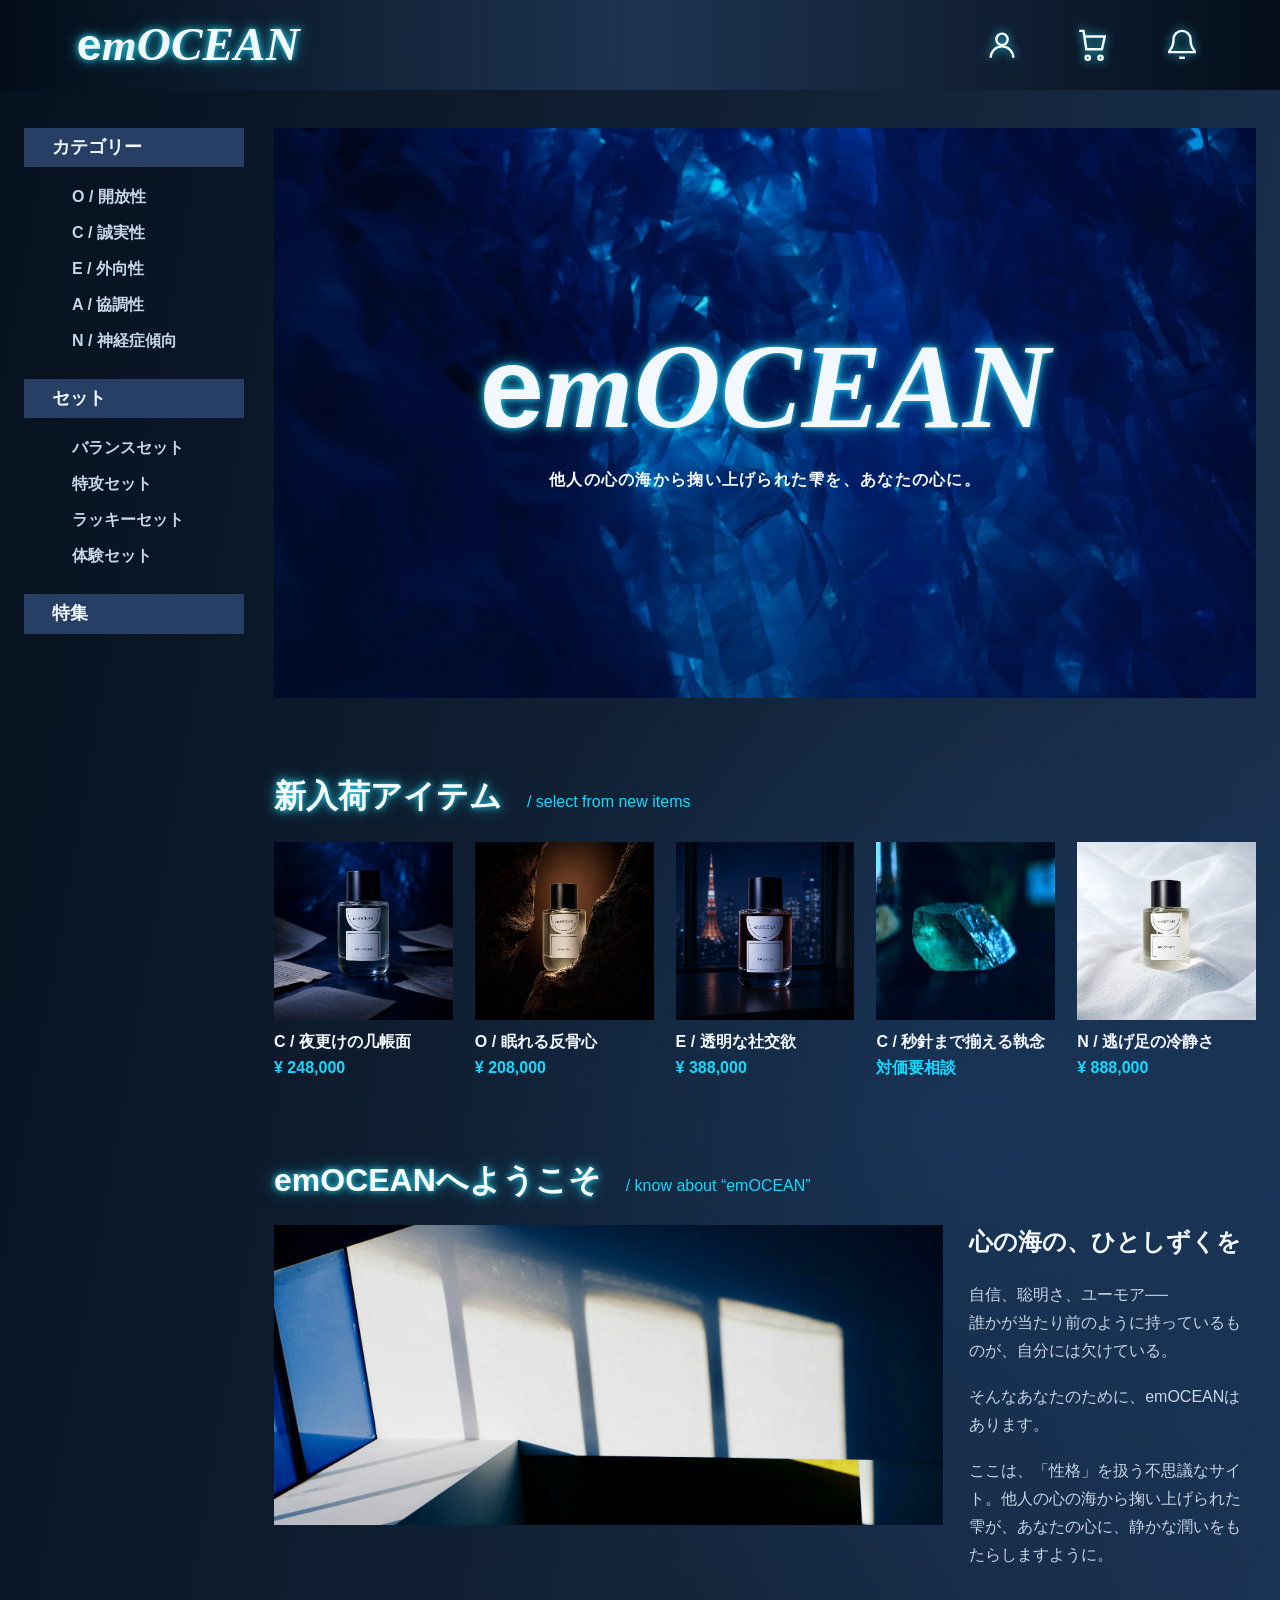
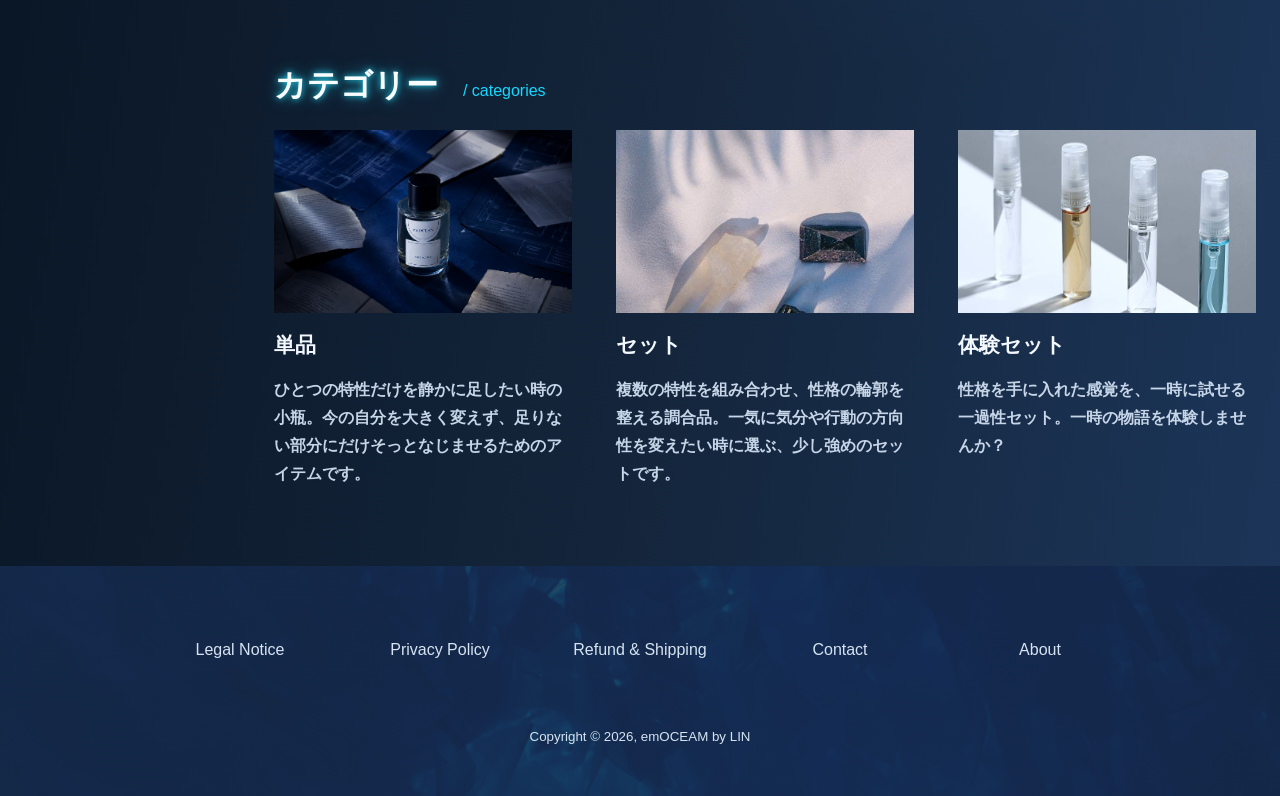
==== index.html @ 64d1af9d "update" ====
<!DOCTYPE html>
<html lang="ja">
<head>
  <meta charset="UTF-8">
  <meta name="viewport" content="width=device-width, initial-scale=1.0">
  <title>emOCEAN</title>
  <link rel="stylesheet" href="css/style.css">
</head>
<body>
  <header class="site-header">
    <a class="brand" href="index.html" aria-label="emOCEAN home">em<span>OCEAN</span></a>
    <nav class="header-actions" aria-label="ユーザーメニュー">
      <a href="#" aria-label="Account">
        <svg viewBox="0 0 24 24" aria-hidden="true"><circle cx="12" cy="8" r="4"></circle><path d="M4 21a8 8 0 0 1 16 0"></path></svg>
      </a>
      <a href="#" aria-label="Cart">
        <svg viewBox="0 0 24 24" aria-hidden="true"><path d="M6 6h15l-2 9H8L6 2H3"></path><circle cx="9" cy="21" r="1.5"></circle><circle cx="18" cy="21" r="1.5"></circle></svg>
      </a>
      <a href="#" aria-label="Notification">
        <svg viewBox="0 0 24 24" aria-hidden="true"><path d="M18 8a6 6 0 0 0-12 0c0 7-3 7-3 9h18c0-2-3-2-3-9"></path><path d="M10 21h4"></path></svg>
      </a>
    </nav>
  </header>

  <div class="main">
    <aside class="side-nav" aria-label="商品カテゴリー">
      <section>
        <h2>カテゴリー</h2>
        <a href="#">O / 開放性</a>
        <a href="#">C / 誠実性</a>
        <a href="#">E / 外向性</a>
        <a href="#">A / 協調性</a>
        <a href="#">N / 神経症傾向</a>
      </section>
      <section>
        <h2>セット</h2>
        <a href="#">バランスセット</a>
        <a href="#">特攻セット</a>
        <a href="#">ラッキーセット</a>
        <a href="#">体験セット</a>
      </section>
      <section>
        <h2>特集</h2>
      </section>
    </aside>

    <main class="content">
      <section class="hero">
        <div class="hero-copy">
          <p class="hero-logo">em<span>OCEAN</span></p>
          <p>他人の心の海から掬い上げられた雫を、あなたの心に。</p>
        </div>
      </section>

      <section class="section-block">
        <h1 class="section-title">新入荷アイテム <span>/ select from new items</span></h1>
        <div class="product-grid new-items">
          <a class="product-card" href="detail.html">
            <img src="images/asset-15-1254x1254-bb3f4d8fa5.jpeg" alt="夜更けの几帳面">
            <strong>C / 夜更けの几帳面</strong>
            <span>¥ 248,000</span>
          </a>
          <a class="product-card" href="#">
            <img src="images/asset-14-1254x1254-c8d339662d.jpeg" alt="眠れる反骨心">
            <strong>O / 眠れる反骨心</strong>
            <span>¥ 208,000</span>
          </a>
          <a class="product-card" href="#">
            <img src="images/asset-12-1254x1254-14873aba42.jpeg" alt="透明な社交欲">
            <strong>E / 透明な社交欲</strong>
            <span>¥ 388,000</span>
          </a>
          <a class="product-card" href="detail-consultation.html">
            <img src="images/asset-16-585x750-ca77db90d1.jpeg" alt="秒針まで揃える執念">
            <strong>C / 秒針まで揃える執念</strong>
            <span>対価要相談</span>
          </a>
          <a class="product-card" href="#">
            <img src="images/asset-10-1254x1254-411e2dceed.jpeg" alt="逃げ足の冷静さ">
            <strong>N / 逃げ足の冷静さ</strong>
            <span>¥ 888,000</span>
          </a>
        </div>
      </section>

      <section class="section-block">
        <h2 class="section-title">emOCEANへようこそ <span>/ know about “emOCEAN”</span></h2>
        <div class="about-panel">
          <img src="images/asset-09-3456x1944-8d9793eb02.jpeg" alt="青い光が差す抽象的な空間">
          <div>
            <h3>心の海の、ひとしずくを</h3>
            <p>自信、聡明さ、ユーモア──<br>誰かが当たり前のように持っているものが、自分には欠けている。</p>
            <p>そんなあなたのために、emOCEANはあります。</p>
            <p>ここは、「性格」を扱う不思議なサイト。他人の心の海から掬い上げられた雫が、あなたの心に、静かな潤いをもたらしますように。</p>
          </div>
        </div>
      </section>

      <section class="section-block">
        <h2 class="section-title">カテゴリー <span>/ categories</span></h2>
        <div class="category-grid">
          <article>
            <img src="images/asset-02-1672x941-776384852c.jpeg" alt="単品カテゴリー">
            <h3>単品</h3>
            <p>ひとつの特性だけを静かに足したい時の小瓶。今の自分を大きく変えず、足りない部分にだけそっとなじませるためのアイテムです。</p>
          </article>
          <article>
            <img src="images/asset-01-500x750-9016f40933.jpeg" alt="セットカテゴリー">
            <h3>セット</h3>
            <p>複数の特性を組み合わせ、性格の輪郭を整える調合品。一気に気分や行動の方向性を変えたい時に選ぶ、少し強めのセットです。</p>
          </article>
          <article>
            <img src="images/asset-05-750x750-025bcb5097.jpeg" alt="体験セットカテゴリー">
            <h3>体験セット</h3>
            <p>性格を手に入れた感覚を、一時に試せる一過性セット。一時の物語を体験しませんか？</p>
          </article>
        </div>
      </section>
    </main>
  </div>

  <footer class="site-footer">
    <nav aria-label="フッター">
      <a href="#">Legal Notice</a>
      <a href="#">Privacy Policy</a>
      <a href="#">Refund &amp; Shipping</a>
      <a href="#">Contact</a>
      <a href="#">About</a>
    </nav>
    <small>Copyright © 2026, emOCEAM by LIN</small>
  </footer>
</body>
</html>
---- css/style.css ----
:root {
  --bg: #061323;
  --panel: #0b1d33;
  --panel-soft: #1d3558;
  --text: #f3f8ff;
  --muted: #c6d5e7;
  --accent: #14d8ff;
  --line: rgba(238, 246, 255, 0.72);
  --glow: 0 0 6px rgba(40, 227, 255, 0.9), 0 0 16px rgba(40, 227, 255, 0.6);
  --max: 1290px;
}

* {
  box-sizing: border-box;
}

html {
  background: var(--bg);
}

body {
  margin: 0;
  color: var(--text);
  background:
    radial-gradient(circle at 74% 47%, rgba(29, 71, 121, 0.36), transparent 34rem),
    linear-gradient(100deg, #06111e 0%, #14253b 58%, #1c365a 100%);
  font-family: "Hiragino Kaku Gothic ProN", "Yu Gothic", "Meiryo", sans-serif;
  font-size: 16px;
  line-height: 1.75;
}

a {
  color: inherit;
  text-decoration: none;
}

img {
  display: block;
  width: 100%;
}

.site-header {
  height: 90px;
  display: flex;
  align-items: center;
  justify-content: space-between;
  padding: 0 clamp(24px, 6vw, 90px);
  background: linear-gradient(90deg, rgba(2, 13, 24, 0.96), rgba(31, 52, 83, 0.96), rgba(3, 13, 24, 0.96));
}

.brand,
.hero-logo {
  font-family: Georgia, "Times New Roman", serif;
  font-style: italic;
  font-weight: 700;
  letter-spacing: 0;
  text-shadow: var(--glow);
}

.brand {
  font-size: clamp(30px, 4vw, 45px);
  line-height: 1;
}

.brand::first-letter,
.hero-logo::first-letter {
  font-family: Arial, sans-serif;
  font-style: normal;
}

.brand span,
.hero-logo span {
  font-size: 1.05em;
}

.header-actions {
  display: flex;
  align-items: center;
  gap: clamp(22px, 4vw, 48px);
}

.header-actions a {
  display: grid;
  place-items: center;
  width: 42px;
  height: 42px;
}

.header-actions svg {
  width: 34px;
  height: 34px;
  fill: none;
  stroke: #f5fdff;
  stroke-width: 1.7;
  filter: drop-shadow(0 0 5px rgba(39, 224, 255, 0.95));
}

.main {
  display: grid;
  grid-template-columns: 220px minmax(0, 1fr);
  gap: 30px;
  max-width: var(--max);
  margin: 0 auto;
  padding: 38px 24px 78px;
}

.side-nav {
  color: #eef6ff;
}

.side-nav section + section {
  margin-top: 20px;
}

.side-nav h2 {
  margin: 0 0 12px;
  padding: 7px 28px;
  background: #273f64;
  font-size: 18px;
  line-height: 1.4;
}

.side-nav a {
  display: block;
  padding: 4px 0 4px 48px;
  color: var(--muted);
  font-weight: 700;
}

.content {
  min-width: 0;
}

.hero {
  min-height: 570px;
  display: grid;
  place-items: center;
  background: linear-gradient(rgba(3, 13, 30, 0.08), rgba(3, 13, 30, 0.18)), url("../images/asset-11-3936x2624-09a140c50d.jpeg") center / cover;
}

.hero-copy {
  text-align: center;
}

.hero-logo {
  margin: 0 0 26px;
  font-size: clamp(64px, 9vw, 118px);
  line-height: 0.9;
}

.hero-copy p:last-child {
  margin: 0;
  font-weight: 700;
  letter-spacing: 0.08em;
}

.section-block {
  margin-top: 78px;
}

.section-title {
  margin: 0 0 24px;
  color: #f7fdff;
  font-size: clamp(24px, 3vw, 32px);
  line-height: 1.3;
  text-shadow: var(--glow);
}

.section-title span {
  margin-left: 16px;
  color: var(--accent);
  font-size: 16px;
  font-weight: 500;
  text-shadow: none;
}

.product-grid {
  display: grid;
  gap: 22px;
}

.new-items {
  grid-template-columns: repeat(5, minmax(0, 1fr));
}

.related-grid {
  grid-template-columns: repeat(4, minmax(0, 1fr));
  max-width: 940px;
}

.single-related {
  grid-template-columns: minmax(180px, 220px);
}

.product-card {
  display: block;
  min-width: 0;
  font-weight: 700;
}

.product-card img {
  aspect-ratio: 1 / 1;
  object-fit: cover;
  margin-bottom: 10px;
}

.product-card strong {
  display: block;
  overflow-wrap: anywhere;
  line-height: 1.45;
}

.product-card span,
.price,
.consultation {
  color: var(--accent);
  font-weight: 800;
}

.about-panel {
  display: grid;
  grid-template-columns: minmax(0, 2.1fr) minmax(260px, 0.9fr);
  gap: 26px;
  align-items: start;
}

.about-panel img {
  height: 300px;
  object-fit: cover;
}

.about-panel h3 {
  margin: 0 0 22px;
  font-size: 24px;
  line-height: 1.4;
}

.about-panel p {
  margin: 0 0 18px;
  color: var(--muted);
}

.category-grid {
  display: grid;
  grid-template-columns: repeat(3, minmax(0, 1fr));
  gap: 44px;
}

.category-grid img {
  aspect-ratio: 1.63 / 1;
  object-fit: cover;
  margin-bottom: 14px;
}

.category-grid h3 {
  margin: 0 0 12px;
  font-size: 21px;
}

.category-grid p {
  margin: 0;
  color: var(--muted);
  font-weight: 700;
}

.breadcrumb {
  margin: 0 0 14px;
  color: #dbeeff;
  font-size: 15px;
  font-weight: 700;
}

.detail-layout {
  display: grid;
  grid-template-columns: minmax(0, 1.48fr) minmax(360px, 0.98fr);
  gap: 24px;
  align-items: start;
}

.product-hero {
  aspect-ratio: 1 / 1;
  object-fit: cover;
}

.product-info {
  padding: 24px 0 0;
}

.product-info h1 {
  margin: 0 0 2px;
  font-size: clamp(25px, 3vw, 32px);
  line-height: 1.28;
  text-shadow: var(--glow);
}

.price {
  margin: 0 0 32px;
  font-size: 19px;
}

.product-info h2 {
  margin: 26px 0 12px;
  font-size: 18px;
}

.product-info p {
  color: #e2edf8;
  font-weight: 700;
}

.size-options {
  display: grid;
  grid-template-columns: repeat(4, 1fr);
  gap: 20px;
}

button {
  font: inherit;
}

.size-options button {
  height: 44px;
  color: var(--text);
  background: transparent;
  border: 1px solid var(--line);
}

.cart-button {
  width: 100%;
  height: 48px;
  margin: 22px 0 28px;
  color: #194b80;
  background: #fff;
  border: 1px solid var(--accent);
  box-shadow: 0 0 10px rgba(20, 216, 255, 0.86);
  font-weight: 800;
}

details {
  border-top: 1px solid var(--line);
  font-weight: 800;
}

details:last-child {
  border-bottom: 1px solid var(--line);
}

summary {
  display: flex;
  justify-content: space-between;
  padding: 13px 0;
  cursor: pointer;
  list-style: none;
}

summary::-webkit-details-marker {
  display: none;
}

summary::after {
  content: "v";
}

details p {
  margin: 0 0 14px;
  color: var(--muted);
  font-size: 14px;
}

.review-grid {
  display: grid;
  grid-template-columns: repeat(2, minmax(0, 1fr));
  gap: 26px;
}

.review-card {
  min-height: 170px;
  padding: 24px 30px;
  background: rgba(39, 63, 100, 0.78);
  display: grid;
  grid-template-columns: 48px 1fr;
  gap: 16px 22px;
}

.review-card img {
  width: 48px;
  height: 48px;
  object-fit: cover;
}

.review-card h3 {
  align-self: center;
  margin: 0;
  font-size: 16px;
}

.review-card p {
  grid-column: 1 / -1;
  margin: 0;
  color: #e8f2fc;
  font-weight: 700;
}

.empty-state {
  color: #eef6ff;
  font-weight: 700;
}

.content-tall {
  min-height: 1670px;
}

.site-footer {
  min-height: 220px;
  padding: 70px 24px 46px;
  background:
    linear-gradient(rgba(23, 44, 76, 0.86), rgba(23, 44, 76, 0.86)),
    url("../images/asset-11-3936x2624-09a140c50d.jpeg") center 42% / cover;
  text-align: center;
}

.site-footer nav {
  max-width: 980px;
  margin: 0 auto 58px;
  display: grid;
  grid-template-columns: repeat(5, 1fr);
  gap: 20px;
}

.site-footer a,
.site-footer small {
  color: #d6e4f1;
}

@media (max-width: 980px) {
  .site-header {
    height: auto;
    min-height: 78px;
  }

  .main {
    grid-template-columns: 1fr;
    padding-top: 24px;
  }

  .side-nav {
    display: grid;
    grid-template-columns: repeat(3, 1fr);
    gap: 12px;
  }

  .side-nav section + section {
    margin-top: 0;
  }

  .side-nav h2 {
    padding-inline: 16px;
  }

  .side-nav a {
    padding-left: 16px;
  }

  .hero {
    min-height: 420px;
  }

  .new-items,
  .category-grid {
    grid-template-columns: repeat(2, minmax(0, 1fr));
  }

  .about-panel,
  .detail-layout {
    grid-template-columns: 1fr;
  }

  .product-info {
    padding-top: 0;
  }
}

@media (max-width: 640px) {
  body {
    font-size: 14px;
  }

  .site-header {
    padding: 18px;
    gap: 18px;
  }

  .header-actions {
    gap: 8px;
  }

  .header-actions a {
    width: 34px;
    height: 34px;
  }

  .header-actions svg {
    width: 26px;
    height: 26px;
  }

  .main {
    padding-inline: 16px;
  }

  .side-nav {
    grid-template-columns: 1fr;
  }

  .hero {
    min-height: 340px;
  }

  .section-block {
    margin-top: 54px;
  }

  .section-title span {
    display: block;
    margin: 4px 0 0;
  }

  .new-items,
  .related-grid,
  .category-grid,
  .review-grid {
    grid-template-columns: 1fr;
  }

  .about-panel img {
    height: 210px;
  }

  .detail-layout {
    gap: 18px;
  }

  .size-options {
    grid-template-columns: repeat(2, 1fr);
  }

  .review-card {
    padding: 20px;
  }

  .site-footer nav {
    grid-template-columns: 1fr;
    margin-bottom: 34px;
  }
}
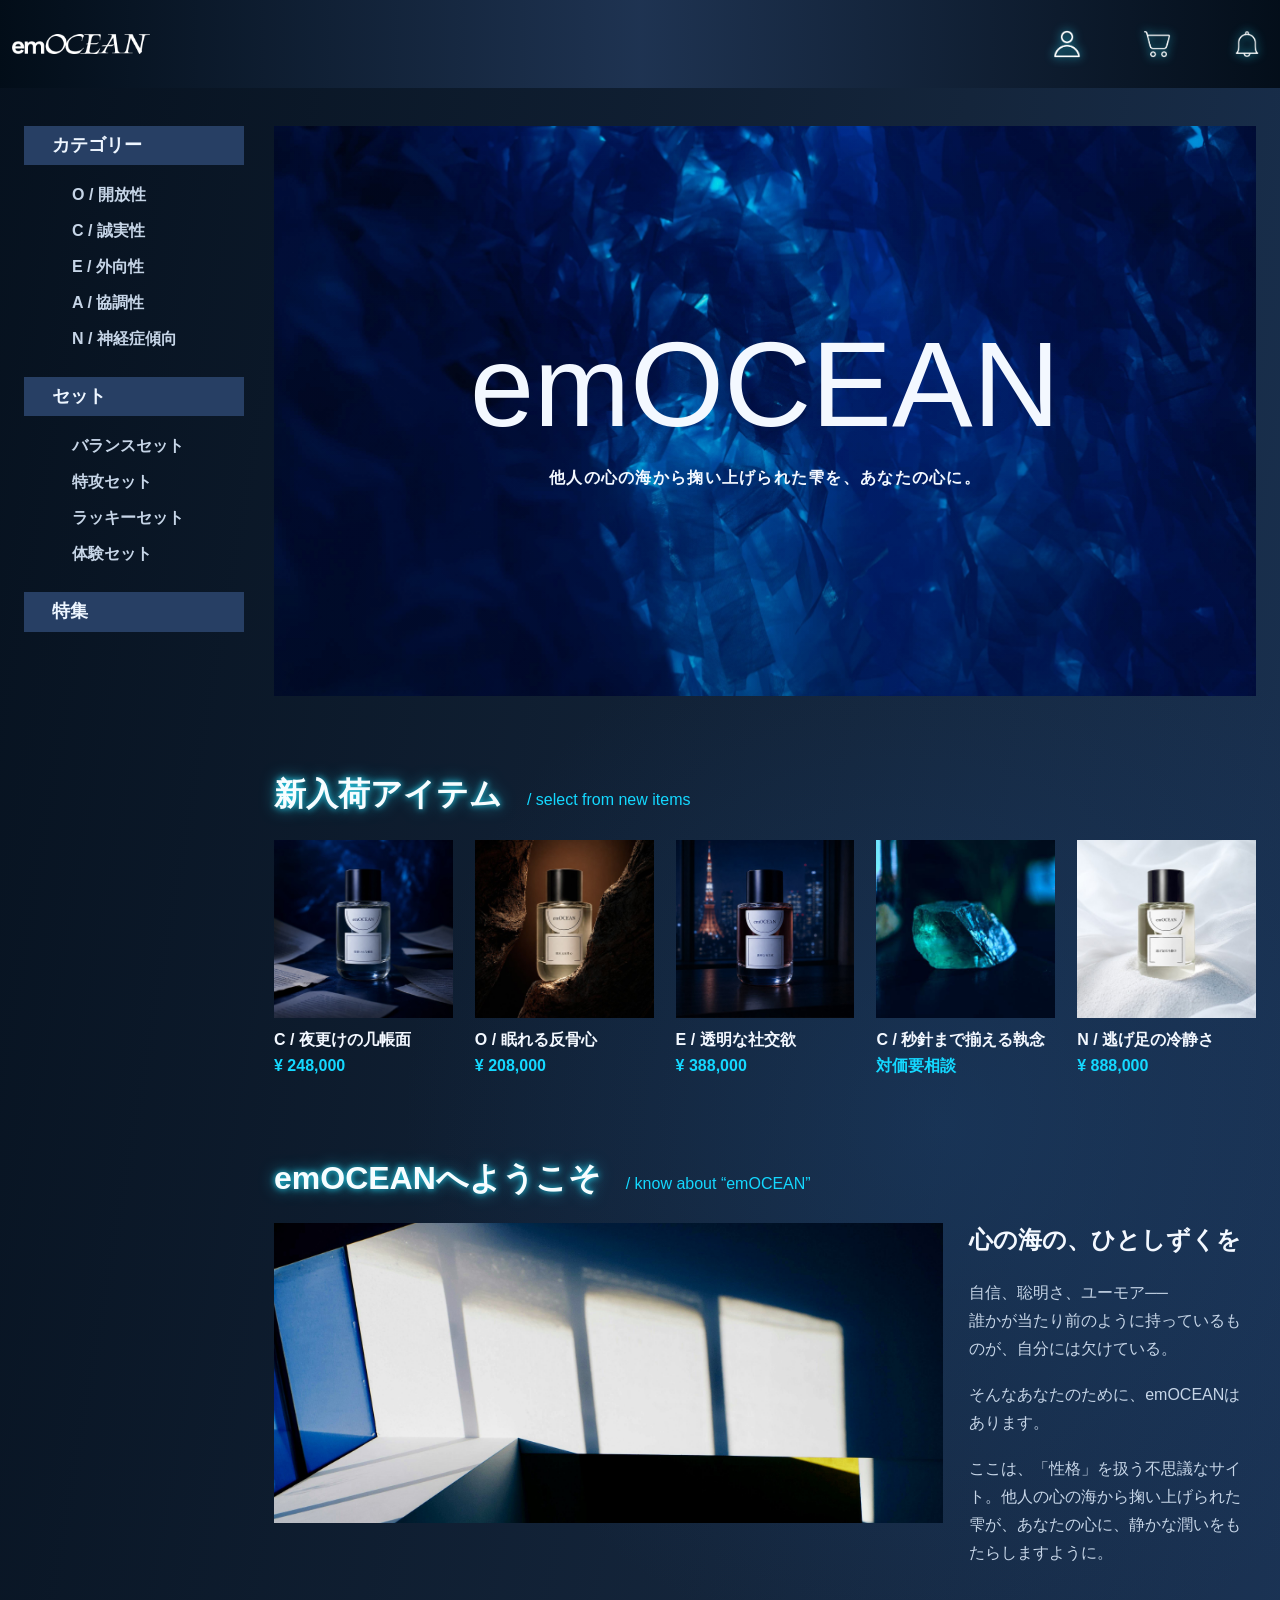
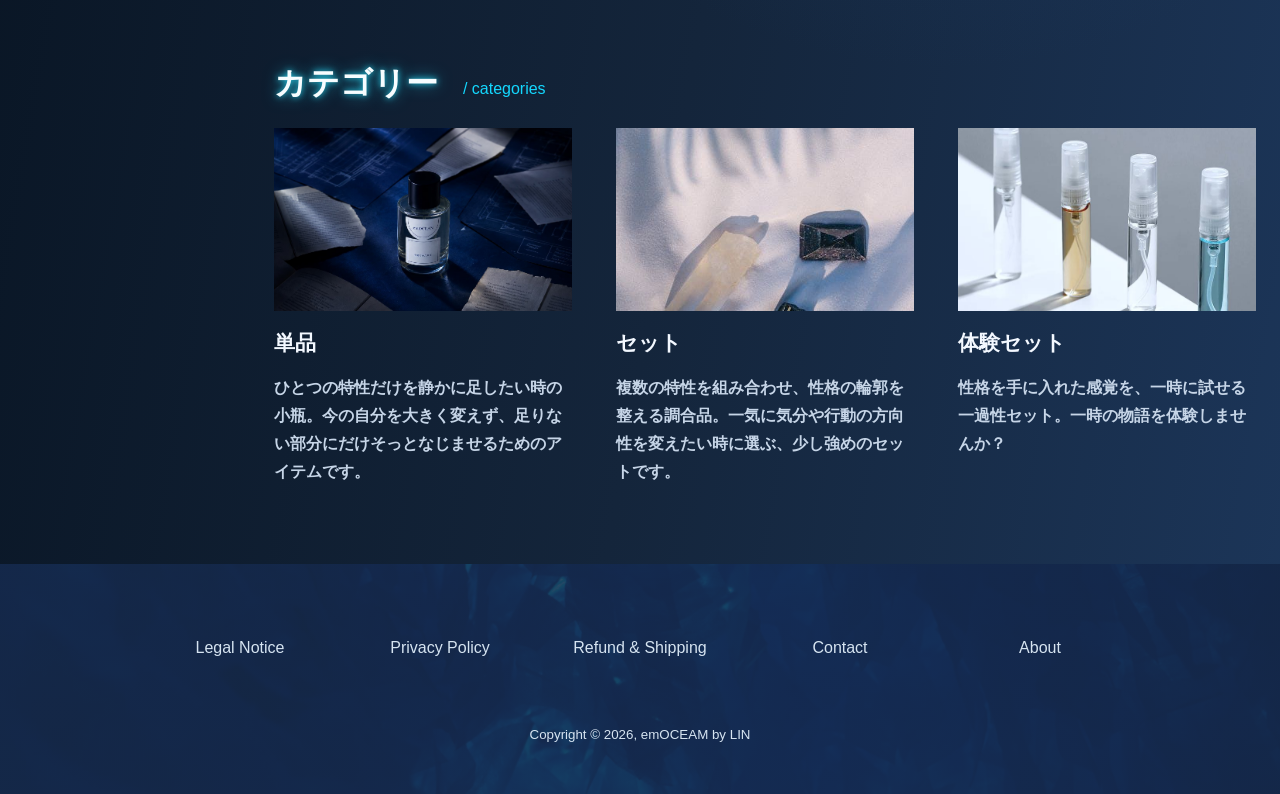
==== commit 6ebefd30: "update" ====
--- a/index.html
+++ b/index.html
@@ -7,23 +7,25 @@
   <link rel="stylesheet" href="css/style.css">
 </head>
 <body>
-  <header class="site-header">
-    <a class="brand" href="index.html" aria-label="emOCEAN home">em<span>OCEAN</span></a>
-    <nav class="header-actions" aria-label="ユーザーメニュー">
+  <header class="header">
+    <a class="header__brand" href="index.html" aria-label="emOCEAN home">
+      <img src="images/logo.png" alt="emOCEAN">
+    </a>
+    <nav class="header__actions" aria-label="ユーザーメニュー">
       <a href="#" aria-label="Account">
-        <svg viewBox="0 0 24 24" aria-hidden="true"><circle cx="12" cy="8" r="4"></circle><path d="M4 21a8 8 0 0 1 16 0"></path></svg>
+        <img src="images/header__icon-user.png" alt="">
       </a>
       <a href="#" aria-label="Cart">
-        <svg viewBox="0 0 24 24" aria-hidden="true"><path d="M6 6h15l-2 9H8L6 2H3"></path><circle cx="9" cy="21" r="1.5"></circle><circle cx="18" cy="21" r="1.5"></circle></svg>
+        <img src="images/header__icon-cart.png" alt="">
       </a>
       <a href="#" aria-label="Notification">
-        <svg viewBox="0 0 24 24" aria-hidden="true"><path d="M18 8a6 6 0 0 0-12 0c0 7-3 7-3 9h18c0-2-3-2-3-9"></path><path d="M10 21h4"></path></svg>
+        <img src="images/header__icon-bell.png" alt="">
       </a>
     </nav>
   </header>
 
-  <div class="main">
-    <aside class="side-nav" aria-label="商品カテゴリー">
+  <div class="page-layout">
+    <aside class="sidebar" aria-label="商品カテゴリー">
       <section>
         <h2>カテゴリー</h2>
         <a href="#">O / 開放性</a>
@@ -44,48 +46,48 @@
       </section>
     </aside>
 
-    <main class="content">
+    <main class="page-layout__content">
       <section class="hero">
-        <div class="hero-copy">
-          <p class="hero-logo">em<span>OCEAN</span></p>
+        <div class="hero__copy">
+          <p class="hero__logo">em<span>OCEAN</span></p>
           <p>他人の心の海から掬い上げられた雫を、あなたの心に。</p>
         </div>
       </section>
 
-      <section class="section-block">
-        <h1 class="section-title">新入荷アイテム <span>/ select from new items</span></h1>
-        <div class="product-grid new-items">
+      <section class="section">
+        <h1 class="section__title">新入荷アイテム <span>/ select from new items</span></h1>
+        <div class="product-list product-list--new">
           <a class="product-card" href="detail.html">
-            <img src="images/asset-15-1254x1254-bb3f4d8fa5.jpeg" alt="夜更けの几帳面">
+            <img src="images/item-kichoumen.jpg" alt="夜更けの几帳面">
             <strong>C / 夜更けの几帳面</strong>
             <span>¥ 248,000</span>
           </a>
           <a class="product-card" href="#">
-            <img src="images/asset-14-1254x1254-c8d339662d.jpeg" alt="眠れる反骨心">
+            <img src="images/item-hankotsu.jpg" alt="眠れる反骨心">
             <strong>O / 眠れる反骨心</strong>
             <span>¥ 208,000</span>
           </a>
           <a class="product-card" href="#">
-            <img src="images/asset-12-1254x1254-14873aba42.jpeg" alt="透明な社交欲">
+            <img src="images/item-shakou.jpg" alt="透明な社交欲">
             <strong>E / 透明な社交欲</strong>
             <span>¥ 388,000</span>
           </a>
-          <a class="product-card" href="detail-consultation.html">
-            <img src="images/asset-16-585x750-ca77db90d1.jpeg" alt="秒針まで揃える執念">
+          <a class="product-card" href="detail.html">
+            <img src="images/item-shunen.jpg" alt="秒針まで揃える執念">
             <strong>C / 秒針まで揃える執念</strong>
             <span>対価要相談</span>
           </a>
           <a class="product-card" href="#">
-            <img src="images/asset-10-1254x1254-411e2dceed.jpeg" alt="逃げ足の冷静さ">
+            <img src="images/item-reisei.jpg" alt="逃げ足の冷静さ">
             <strong>N / 逃げ足の冷静さ</strong>
             <span>¥ 888,000</span>
           </a>
         </div>
       </section>
 
-      <section class="section-block">
-        <h2 class="section-title">emOCEANへようこそ <span>/ know about “emOCEAN”</span></h2>
-        <div class="about-panel">
+      <section class="section">
+        <h2 class="section__title">emOCEANへようこそ <span>/ know about “emOCEAN”</span></h2>
+        <div class="about">
           <img src="images/asset-09-3456x1944-8d9793eb02.jpeg" alt="青い光が差す抽象的な空間">
           <div>
             <h3>心の海の、ひとしずくを</h3>
@@ -96,9 +98,9 @@
         </div>
       </section>
 
-      <section class="section-block">
-        <h2 class="section-title">カテゴリー <span>/ categories</span></h2>
-        <div class="category-grid">
+      <section class="section">
+        <h2 class="section__title">カテゴリー <span>/ categories</span></h2>
+        <div class="category-list">
           <article>
             <img src="images/asset-02-1672x941-776384852c.jpeg" alt="単品カテゴリー">
             <h3>単品</h3>
@@ -119,15 +121,15 @@
     </main>
   </div>
 
-  <footer class="site-footer">
-    <nav aria-label="フッター">
+  <footer class="footer">
+    <nav class="footer__nav" aria-label="フッター">
       <a href="#">Legal Notice</a>
       <a href="#">Privacy Policy</a>
       <a href="#">Refund &amp; Shipping</a>
       <a href="#">Contact</a>
       <a href="#">About</a>
     </nav>
-    <small>Copyright © 2026, emOCEAM by LIN</small>
+    <small class="footer__copyright">Copyright © 2026, emOCEAM by LIN</small>
   </footer>
 </body>
 </html>
--- a/css/style.css
+++ b/css/style.css
@@ -39,63 +39,55 @@
   width: 100%;
 }
 
-.site-header {
-  height: 90px;
+.header {
+  height: 88px;
   display: flex;
   align-items: center;
   justify-content: space-between;
-  padding: 0 clamp(24px, 6vw, 90px);
+  padding: 12px;
   background: linear-gradient(90deg, rgba(2, 13, 24, 0.96), rgba(31, 52, 83, 0.96), rgba(3, 13, 24, 0.96));
 }
-
-.brand,
-.hero-logo {
-  font-family: Georgia, "Times New Roman", serif;
-  font-style: italic;
-  font-weight: 700;
-  letter-spacing: 0;
-  text-shadow: var(--glow);
-}
-
-.brand {
-  font-size: clamp(30px, 4vw, 45px);
-  line-height: 1;
-}
-
-.brand::first-letter,
-.hero-logo::first-letter {
+.header__brand {
+  height: 20px;
+}
+
+.header__brand img {
+  width: auto;
+  height: 100%;
+}
+
+.header__brand::first-letter,
+.hero__logo::first-letter {
   font-family: Arial, sans-serif;
   font-style: normal;
 }
 
-.brand span,
-.hero-logo span {
+.header__brand span,
+.hero__logo span {
   font-size: 1.05em;
 }
 
-.header-actions {
+.header__actions {
   display: flex;
   align-items: center;
   gap: clamp(22px, 4vw, 48px);
 }
 
-.header-actions a {
+.header__actions a {
   display: grid;
   place-items: center;
   width: 42px;
   height: 42px;
 }
 
-.header-actions svg {
+.header__actions img {
   width: 34px;
   height: 34px;
-  fill: none;
-  stroke: #f5fdff;
-  stroke-width: 1.7;
+  object-fit: contain;
   filter: drop-shadow(0 0 5px rgba(39, 224, 255, 0.95));
 }
 
-.main {
+.page-layout {
   display: grid;
   grid-template-columns: 220px minmax(0, 1fr);
   gap: 30px;
@@ -104,15 +96,15 @@
   padding: 38px 24px 78px;
 }
 
-.side-nav {
+.sidebar {
   color: #eef6ff;
 }
 
-.side-nav section + section {
+.sidebar section + section {
   margin-top: 20px;
 }
 
-.side-nav h2 {
+.sidebar h2 {
   margin: 0 0 12px;
   padding: 7px 28px;
   background: #273f64;
@@ -120,14 +112,14 @@
   line-height: 1.4;
 }
 
-.side-nav a {
+.sidebar a {
   display: block;
   padding: 4px 0 4px 48px;
   color: var(--muted);
   font-weight: 700;
 }
 
-.content {
+.page-layout__content {
   min-width: 0;
 }
 
@@ -138,27 +130,27 @@
   background: linear-gradient(rgba(3, 13, 30, 0.08), rgba(3, 13, 30, 0.18)), url("../images/asset-11-3936x2624-09a140c50d.jpeg") center / cover;
 }
 
-.hero-copy {
+.hero__copy {
   text-align: center;
 }
 
-.hero-logo {
+.hero__logo {
   margin: 0 0 26px;
   font-size: clamp(64px, 9vw, 118px);
   line-height: 0.9;
 }
 
-.hero-copy p:last-child {
+.hero__copy p:last-child {
   margin: 0;
   font-weight: 700;
   letter-spacing: 0.08em;
 }
 
-.section-block {
+.section {
   margin-top: 78px;
 }
 
-.section-title {
+.section__title {
   margin: 0 0 24px;
   color: #f7fdff;
   font-size: clamp(24px, 3vw, 32px);
@@ -166,7 +158,7 @@
   text-shadow: var(--glow);
 }
 
-.section-title span {
+.section__title span {
   margin-left: 16px;
   color: var(--accent);
   font-size: 16px;
@@ -174,21 +166,21 @@
   text-shadow: none;
 }
 
-.product-grid {
+.product-list {
   display: grid;
   gap: 22px;
 }
 
-.new-items {
+.product-list--new {
   grid-template-columns: repeat(5, minmax(0, 1fr));
 }
 
-.related-grid {
+.product-list--related {
   grid-template-columns: repeat(4, minmax(0, 1fr));
   max-width: 940px;
 }
 
-.single-related {
+.product-list--single {
   grid-template-columns: minmax(180px, 220px);
 }
 
@@ -211,53 +203,53 @@
 }
 
 .product-card span,
-.price,
-.consultation {
+.product-detail__price,
+.product-card__consultation {
   color: var(--accent);
   font-weight: 800;
 }
 
-.about-panel {
+.about {
   display: grid;
   grid-template-columns: minmax(0, 2.1fr) minmax(260px, 0.9fr);
   gap: 26px;
   align-items: start;
 }
 
-.about-panel img {
+.about img {
   height: 300px;
   object-fit: cover;
 }
 
-.about-panel h3 {
+.about h3 {
   margin: 0 0 22px;
   font-size: 24px;
   line-height: 1.4;
 }
 
-.about-panel p {
+.about p {
   margin: 0 0 18px;
   color: var(--muted);
 }
 
-.category-grid {
+.category-list {
   display: grid;
   grid-template-columns: repeat(3, minmax(0, 1fr));
   gap: 44px;
 }
 
-.category-grid img {
+.category-list img {
   aspect-ratio: 1.63 / 1;
   object-fit: cover;
   margin-bottom: 14px;
 }
 
-.category-grid h3 {
+.category-list h3 {
   margin: 0 0 12px;
   font-size: 21px;
 }
 
-.category-grid p {
+.category-list p {
   margin: 0;
   color: var(--muted);
   font-weight: 700;
@@ -270,45 +262,45 @@
   font-weight: 700;
 }
 
-.detail-layout {
+.product-detail {
   display: grid;
   grid-template-columns: minmax(0, 1.48fr) minmax(360px, 0.98fr);
   gap: 24px;
   align-items: start;
 }
 
-.product-hero {
+.product-detail__image {
   aspect-ratio: 1 / 1;
   object-fit: cover;
 }
 
-.product-info {
+.product-detail__info {
   padding: 24px 0 0;
 }
 
-.product-info h1 {
+.product-detail__info h1 {
   margin: 0 0 2px;
   font-size: clamp(25px, 3vw, 32px);
   line-height: 1.28;
   text-shadow: var(--glow);
 }
 
-.price {
+.product-detail__price {
   margin: 0 0 32px;
   font-size: 19px;
 }
 
-.product-info h2 {
+.product-detail__info h2 {
   margin: 26px 0 12px;
   font-size: 18px;
 }
 
-.product-info p {
+.product-detail__info p {
   color: #e2edf8;
   font-weight: 700;
 }
 
-.size-options {
+.product-detail__sizes {
   display: grid;
   grid-template-columns: repeat(4, 1fr);
   gap: 20px;
@@ -318,14 +310,14 @@
   font: inherit;
 }
 
-.size-options button {
+.product-detail__sizes button {
   height: 44px;
   color: var(--text);
   background: transparent;
   border: 1px solid var(--line);
 }
 
-.cart-button {
+.product-detail__cart-button {
   width: 100%;
   height: 48px;
   margin: 22px 0 28px;
@@ -367,7 +359,7 @@
   font-size: 14px;
 }
 
-.review-grid {
+.review-list {
   display: grid;
   grid-template-columns: repeat(2, minmax(0, 1fr));
   gap: 26px;
@@ -406,11 +398,11 @@
   font-weight: 700;
 }
 
-.content-tall {
+.page-layout__content--tall {
   min-height: 1670px;
 }
 
-.site-footer {
+.footer {
   min-height: 220px;
   padding: 70px 24px 46px;
   background:
@@ -419,7 +411,7 @@
   text-align: center;
 }
 
-.site-footer nav {
+.footer__nav {
   max-width: 980px;
   margin: 0 auto 58px;
   display: grid;
@@ -427,37 +419,37 @@
   gap: 20px;
 }
 
-.site-footer a,
-.site-footer small {
+.footer a,
+.footer__copyright {
   color: #d6e4f1;
 }
 
 @media (max-width: 980px) {
-  .site-header {
+  .header {
     height: auto;
     min-height: 78px;
   }
 
-  .main {
+  .page-layout {
     grid-template-columns: 1fr;
     padding-top: 24px;
   }
 
-  .side-nav {
+  .sidebar {
     display: grid;
     grid-template-columns: repeat(3, 1fr);
     gap: 12px;
   }
 
-  .side-nav section + section {
+  .sidebar section + section {
     margin-top: 0;
   }
 
-  .side-nav h2 {
+  .sidebar h2 {
     padding-inline: 16px;
   }
 
-  .side-nav a {
+  .sidebar a {
     padding-left: 16px;
   }
 
@@ -465,17 +457,17 @@
     min-height: 420px;
   }
 
-  .new-items,
-  .category-grid {
+  .product-list--new,
+  .category-list {
     grid-template-columns: repeat(2, minmax(0, 1fr));
   }
 
-  .about-panel,
-  .detail-layout {
+  .about,
+  .product-detail {
     grid-template-columns: 1fr;
   }
 
-  .product-info {
+  .product-detail__info {
     padding-top: 0;
   }
 }
@@ -485,30 +477,34 @@
     font-size: 14px;
   }
 
-  .site-header {
+  .header {
     padding: 18px;
     gap: 18px;
   }
 
-  .header-actions {
+  .header__brand img {
+    height: 42px;
+  }
+
+  .header__actions {
     gap: 8px;
   }
 
-  .header-actions a {
+  .header__actions a {
     width: 34px;
     height: 34px;
   }
 
-  .header-actions svg {
+  .header__actions img {
     width: 26px;
     height: 26px;
   }
 
-  .main {
+  .page-layout {
     padding-inline: 16px;
   }
 
-  .side-nav {
+  .sidebar {
     grid-template-columns: 1fr;
   }
 
@@ -516,31 +512,31 @@
     min-height: 340px;
   }
 
-  .section-block {
+  .section {
     margin-top: 54px;
   }
 
-  .section-title span {
+  .section__title span {
     display: block;
     margin: 4px 0 0;
   }
 
-  .new-items,
-  .related-grid,
-  .category-grid,
-  .review-grid {
+  .product-list--new,
+  .product-list--related,
+  .category-list,
+  .review-list {
     grid-template-columns: 1fr;
   }
 
-  .about-panel img {
+  .about img {
     height: 210px;
   }
 
-  .detail-layout {
+  .product-detail {
     gap: 18px;
   }
 
-  .size-options {
+  .product-detail__sizes {
     grid-template-columns: repeat(2, 1fr);
   }
 
@@ -548,7 +544,7 @@
     padding: 20px;
   }
 
-  .site-footer nav {
+  .footer__nav {
     grid-template-columns: 1fr;
     margin-bottom: 34px;
   }
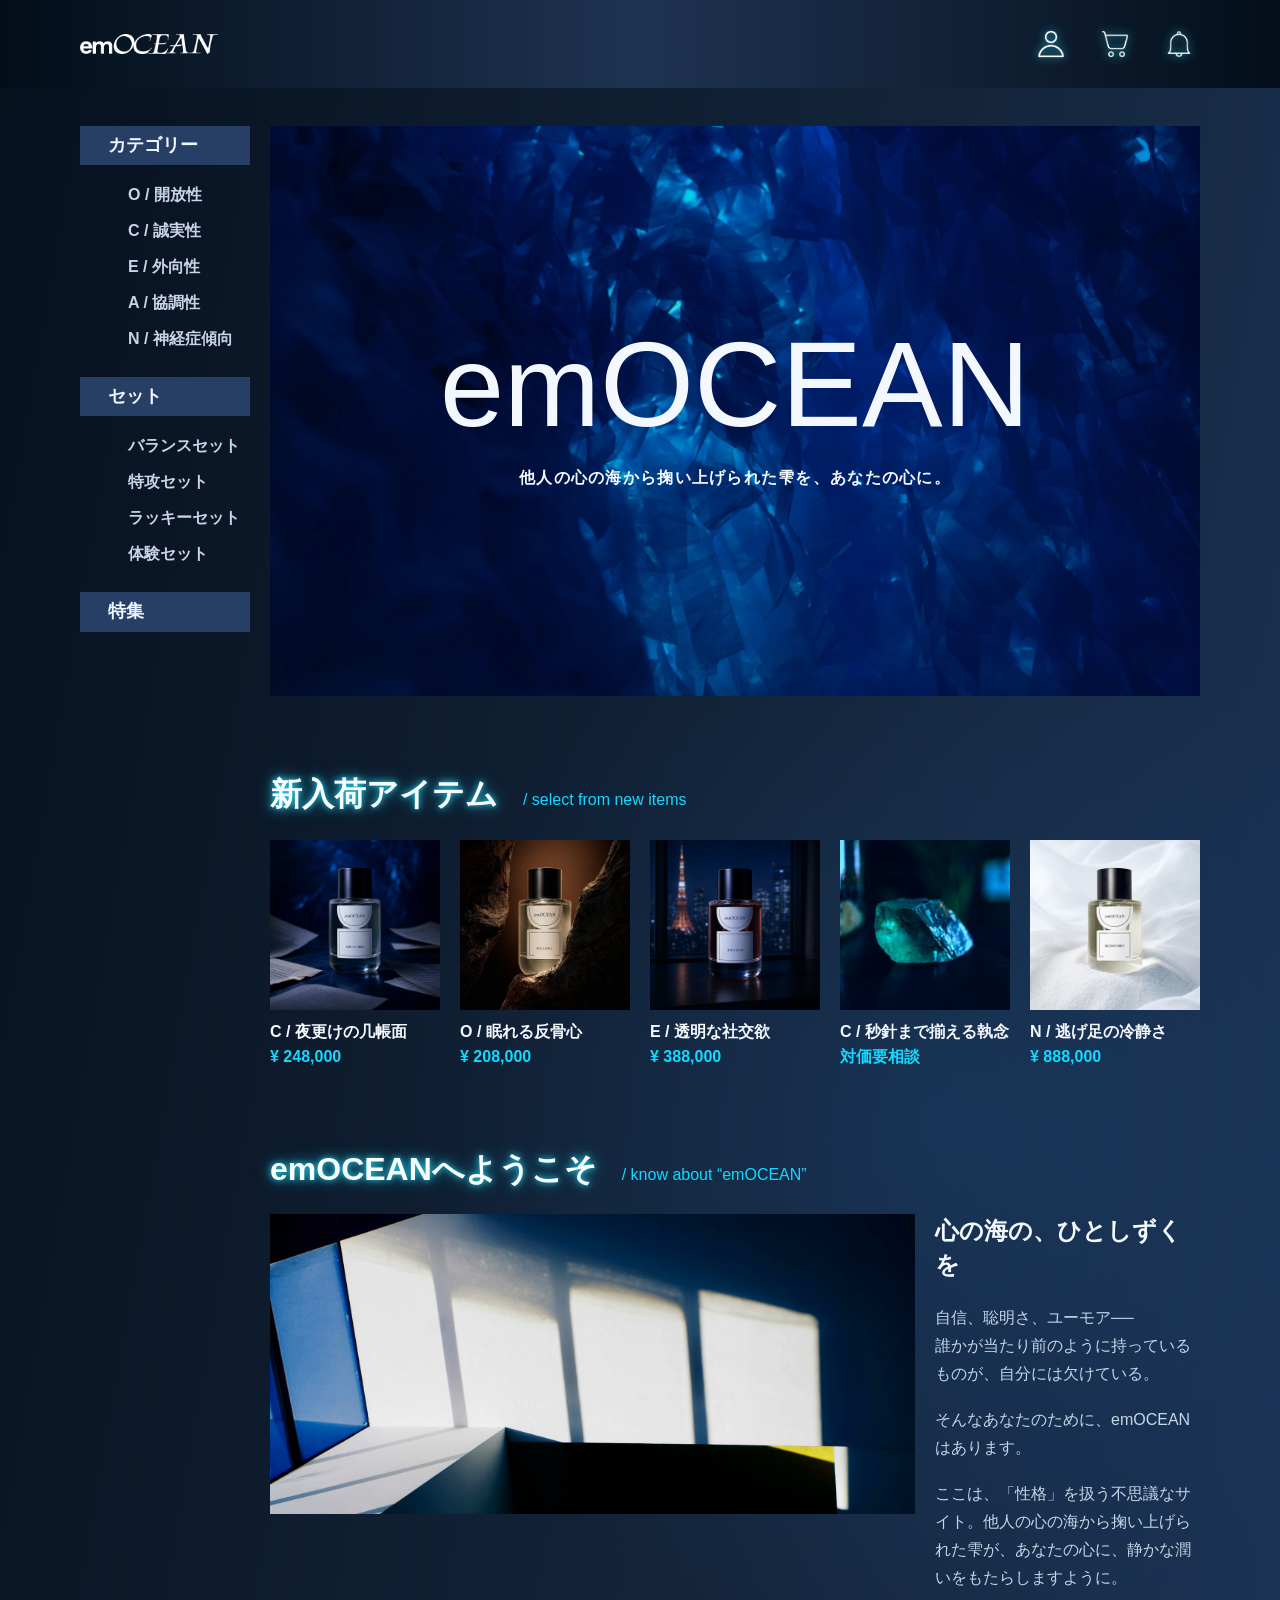
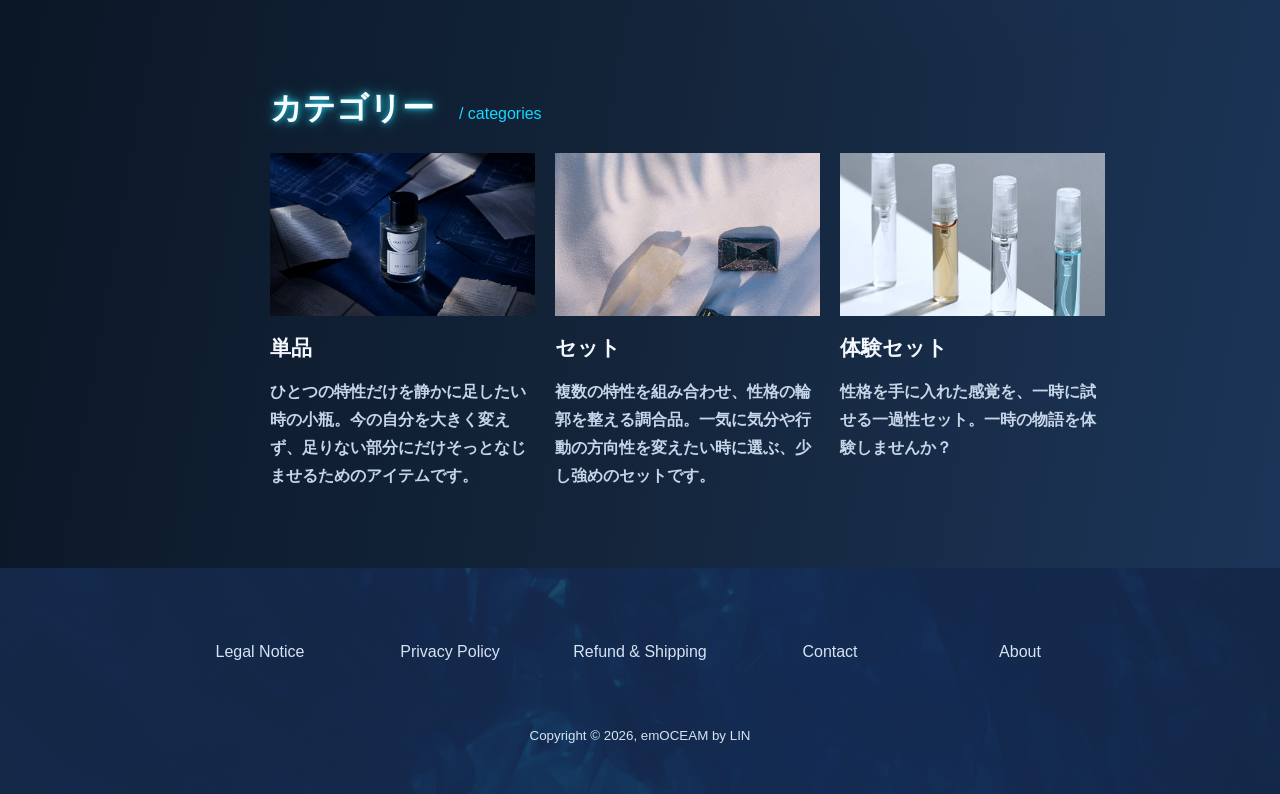
==== commit 7fb4752b: "mofidy: grid" ====
--- a/index.html
+++ b/index.html
@@ -88,8 +88,10 @@
       <section class="section">
         <h2 class="section__title">emOCEANへようこそ <span>/ know about “emOCEAN”</span></h2>
         <div class="about">
-          <img src="images/asset-09-3456x1944-8d9793eb02.jpeg" alt="青い光が差す抽象的な空間">
-          <div>
+          <div class="about__image">
+            <img src="images/asset-09-3456x1944-8d9793eb02.jpeg" alt="青い光が差す抽象的な空間">
+          </div>
+          <div class="about__text">
             <h3>心の海の、ひとしずくを</h3>
             <p>自信、聡明さ、ユーモア──<br>誰かが当たり前のように持っているものが、自分には欠けている。</p>
             <p>そんなあなたのために、emOCEANはあります。</p>
--- a/css/style.css
+++ b/css/style.css
@@ -7,7 +7,8 @@
   --accent: #14d8ff;
   --line: rgba(238, 246, 255, 0.72);
   --glow: 0 0 6px rgba(40, 227, 255, 0.9), 0 0 16px rgba(40, 227, 255, 0.6);
-  --max: 1290px;
+  --grid-margin: 80px;
+  --grid-gap: 20px;
 }
 
 * {
@@ -41,13 +42,15 @@
 
 .header {
   height: 88px;
-  display: flex;
+  display: grid;
+  grid-template-columns: repeat(12, minmax(0, 1fr));
+  column-gap: var(--grid-gap);
   align-items: center;
-  justify-content: space-between;
-  padding: 12px;
+  padding: 12px var(--grid-margin);
   background: linear-gradient(90deg, rgba(2, 13, 24, 0.96), rgba(31, 52, 83, 0.96), rgba(3, 13, 24, 0.96));
 }
 .header__brand {
+  grid-column: 1 / span 2;
   height: 20px;
 }
 
@@ -68,9 +71,12 @@
 }
 
 .header__actions {
-  display: flex;
+  grid-column: 11 / span 2;
+  justify-self: stretch;
+  display: grid;
+  grid-template-columns: repeat(3, 42px);
   align-items: center;
-  gap: clamp(22px, 4vw, 48px);
+  justify-content: space-between;
 }
 
 .header__actions a {
@@ -89,14 +95,14 @@
 
 .page-layout {
   display: grid;
-  grid-template-columns: 220px minmax(0, 1fr);
-  gap: 30px;
-  max-width: var(--max);
-  margin: 0 auto;
-  padding: 38px 24px 78px;
+  grid-template-columns: repeat(12, minmax(0, 1fr));
+  column-gap: var(--grid-gap);
+  margin: 0;
+  padding: 38px var(--grid-margin) 78px;
 }
 
 .sidebar {
+  grid-column: 1 / span 2;
   color: #eef6ff;
 }
 
@@ -120,10 +126,15 @@
 }
 
 .page-layout__content {
+  grid-column: 3 / -1;
+  display: grid;
+  grid-template-columns: repeat(10, minmax(0, 1fr));
+  column-gap: var(--grid-gap);
   min-width: 0;
 }
 
 .hero {
+  grid-column: 1 / -1;
   min-height: 570px;
   display: grid;
   place-items: center;
@@ -147,6 +158,7 @@
 }
 
 .section {
+  grid-column: 1 / -1;
   margin-top: 78px;
 }
 
@@ -168,23 +180,24 @@
 
 .product-list {
   display: grid;
-  gap: 22px;
+  grid-template-columns: repeat(10, minmax(0, 1fr));
+  gap: var(--grid-gap);
 }
 
 .product-list--new {
-  grid-template-columns: repeat(5, minmax(0, 1fr));
+  grid-template-columns: repeat(10, minmax(0, 1fr));
 }
 
 .product-list--related {
-  grid-template-columns: repeat(4, minmax(0, 1fr));
-  max-width: 940px;
+  grid-template-columns: repeat(10, minmax(0, 1fr));
 }
 
 .product-list--single {
-  grid-template-columns: minmax(180px, 220px);
+  grid-template-columns: repeat(10, minmax(0, 1fr));
 }
 
 .product-card {
+  grid-column: span 2;
   display: block;
   min-width: 0;
   font-weight: 700;
@@ -211,12 +224,20 @@
 
 .about {
   display: grid;
-  grid-template-columns: minmax(0, 2.1fr) minmax(260px, 0.9fr);
-  gap: 26px;
+  grid-template-columns: repeat(10, minmax(0, 1fr));
+  column-gap: var(--grid-gap);
   align-items: start;
 }
 
-.about img {
+.about__image {
+  grid-column: span 7;
+}
+
+.about__text {
+  grid-column: span 3;
+}
+
+.about__image img {
   height: 300px;
   object-fit: cover;
 }
@@ -234,8 +255,12 @@
 
 .category-list {
   display: grid;
-  grid-template-columns: repeat(3, minmax(0, 1fr));
-  gap: 44px;
+  grid-template-columns: repeat(10, minmax(0, 1fr));
+  gap: var(--grid-gap);
+}
+
+.category-list article {
+  grid-column: span 3;
 }
 
 .category-list img {
@@ -256,6 +281,7 @@
 }
 
 .breadcrumb {
+  grid-column: 1 / -1;
   margin: 0 0 14px;
   color: #dbeeff;
   font-size: 15px;
@@ -263,18 +289,21 @@
 }
 
 .product-detail {
-  display: grid;
-  grid-template-columns: minmax(0, 1.48fr) minmax(360px, 0.98fr);
-  gap: 24px;
+  grid-column: 1 / -1;
+  display: grid;
+  grid-template-columns: repeat(10, minmax(0, 1fr));
+  column-gap: var(--grid-gap);
   align-items: start;
 }
 
 .product-detail__image {
+  grid-column: span 6;
   aspect-ratio: 1 / 1;
   object-fit: cover;
 }
 
 .product-detail__info {
+  grid-column: span 4;
   padding: 24px 0 0;
 }
 
@@ -302,8 +331,8 @@
 
 .product-detail__sizes {
   display: grid;
-  grid-template-columns: repeat(4, 1fr);
-  gap: 20px;
+  grid-template-columns: repeat(4, minmax(0, 1fr));
+  gap: var(--grid-gap);
 }
 
 button {
@@ -361,16 +390,18 @@
 
 .review-list {
   display: grid;
-  grid-template-columns: repeat(2, minmax(0, 1fr));
-  gap: 26px;
+  grid-template-columns: repeat(10, minmax(0, 1fr));
+  gap: var(--grid-gap);
 }
 
 .review-card {
+  grid-column: span 5;
   min-height: 170px;
   padding: 24px 30px;
   background: rgba(39, 63, 100, 0.78);
   display: grid;
   grid-template-columns: 48px 1fr;
+  align-content: start;
   gap: 16px 22px;
 }
 
@@ -388,6 +419,7 @@
 
 .review-card p {
   grid-column: 1 / -1;
+  align-self: start;
   margin: 0;
   color: #e8f2fc;
   font-weight: 700;
@@ -404,7 +436,10 @@
 
 .footer {
   min-height: 220px;
-  padding: 70px 24px 46px;
+  display: grid;
+  grid-template-columns: repeat(12, minmax(0, 1fr));
+  column-gap: var(--grid-gap);
+  padding: 70px var(--grid-margin) 46px;
   background:
     linear-gradient(rgba(23, 44, 76, 0.86), rgba(23, 44, 76, 0.86)),
     url("../images/asset-11-3936x2624-09a140c50d.jpeg") center 42% / cover;
@@ -412,11 +447,15 @@
 }
 
 .footer__nav {
-  max-width: 980px;
-  margin: 0 auto 58px;
-  display: grid;
-  grid-template-columns: repeat(5, 1fr);
-  gap: 20px;
+  grid-column: 2 / span 10;
+  margin: 0 0 58px;
+  display: grid;
+  grid-template-columns: repeat(10, minmax(0, 1fr));
+  gap: var(--grid-gap);
+}
+
+.footer__nav a {
+  grid-column: span 2;
 }
 
 .footer a,
@@ -424,128 +463,6 @@
   color: #d6e4f1;
 }
 
-@media (max-width: 980px) {
-  .header {
-    height: auto;
-    min-height: 78px;
-  }
-
-  .page-layout {
-    grid-template-columns: 1fr;
-    padding-top: 24px;
-  }
-
-  .sidebar {
-    display: grid;
-    grid-template-columns: repeat(3, 1fr);
-    gap: 12px;
-  }
-
-  .sidebar section + section {
-    margin-top: 0;
-  }
-
-  .sidebar h2 {
-    padding-inline: 16px;
-  }
-
-  .sidebar a {
-    padding-left: 16px;
-  }
-
-  .hero {
-    min-height: 420px;
-  }
-
-  .product-list--new,
-  .category-list {
-    grid-template-columns: repeat(2, minmax(0, 1fr));
-  }
-
-  .about,
-  .product-detail {
-    grid-template-columns: 1fr;
-  }
-
-  .product-detail__info {
-    padding-top: 0;
-  }
-}
-
-@media (max-width: 640px) {
-  body {
-    font-size: 14px;
-  }
-
-  .header {
-    padding: 18px;
-    gap: 18px;
-  }
-
-  .header__brand img {
-    height: 42px;
-  }
-
-  .header__actions {
-    gap: 8px;
-  }
-
-  .header__actions a {
-    width: 34px;
-    height: 34px;
-  }
-
-  .header__actions img {
-    width: 26px;
-    height: 26px;
-  }
-
-  .page-layout {
-    padding-inline: 16px;
-  }
-
-  .sidebar {
-    grid-template-columns: 1fr;
-  }
-
-  .hero {
-    min-height: 340px;
-  }
-
-  .section {
-    margin-top: 54px;
-  }
-
-  .section__title span {
-    display: block;
-    margin: 4px 0 0;
-  }
-
-  .product-list--new,
-  .product-list--related,
-  .category-list,
-  .review-list {
-    grid-template-columns: 1fr;
-  }
-
-  .about img {
-    height: 210px;
-  }
-
-  .product-detail {
-    gap: 18px;
-  }
-
-  .product-detail__sizes {
-    grid-template-columns: repeat(2, 1fr);
-  }
-
-  .review-card {
-    padding: 20px;
-  }
-
-  .footer__nav {
-    grid-template-columns: 1fr;
-    margin-bottom: 34px;
-  }
-}
+.footer__copyright {
+  grid-column: 1 / -1;
+}
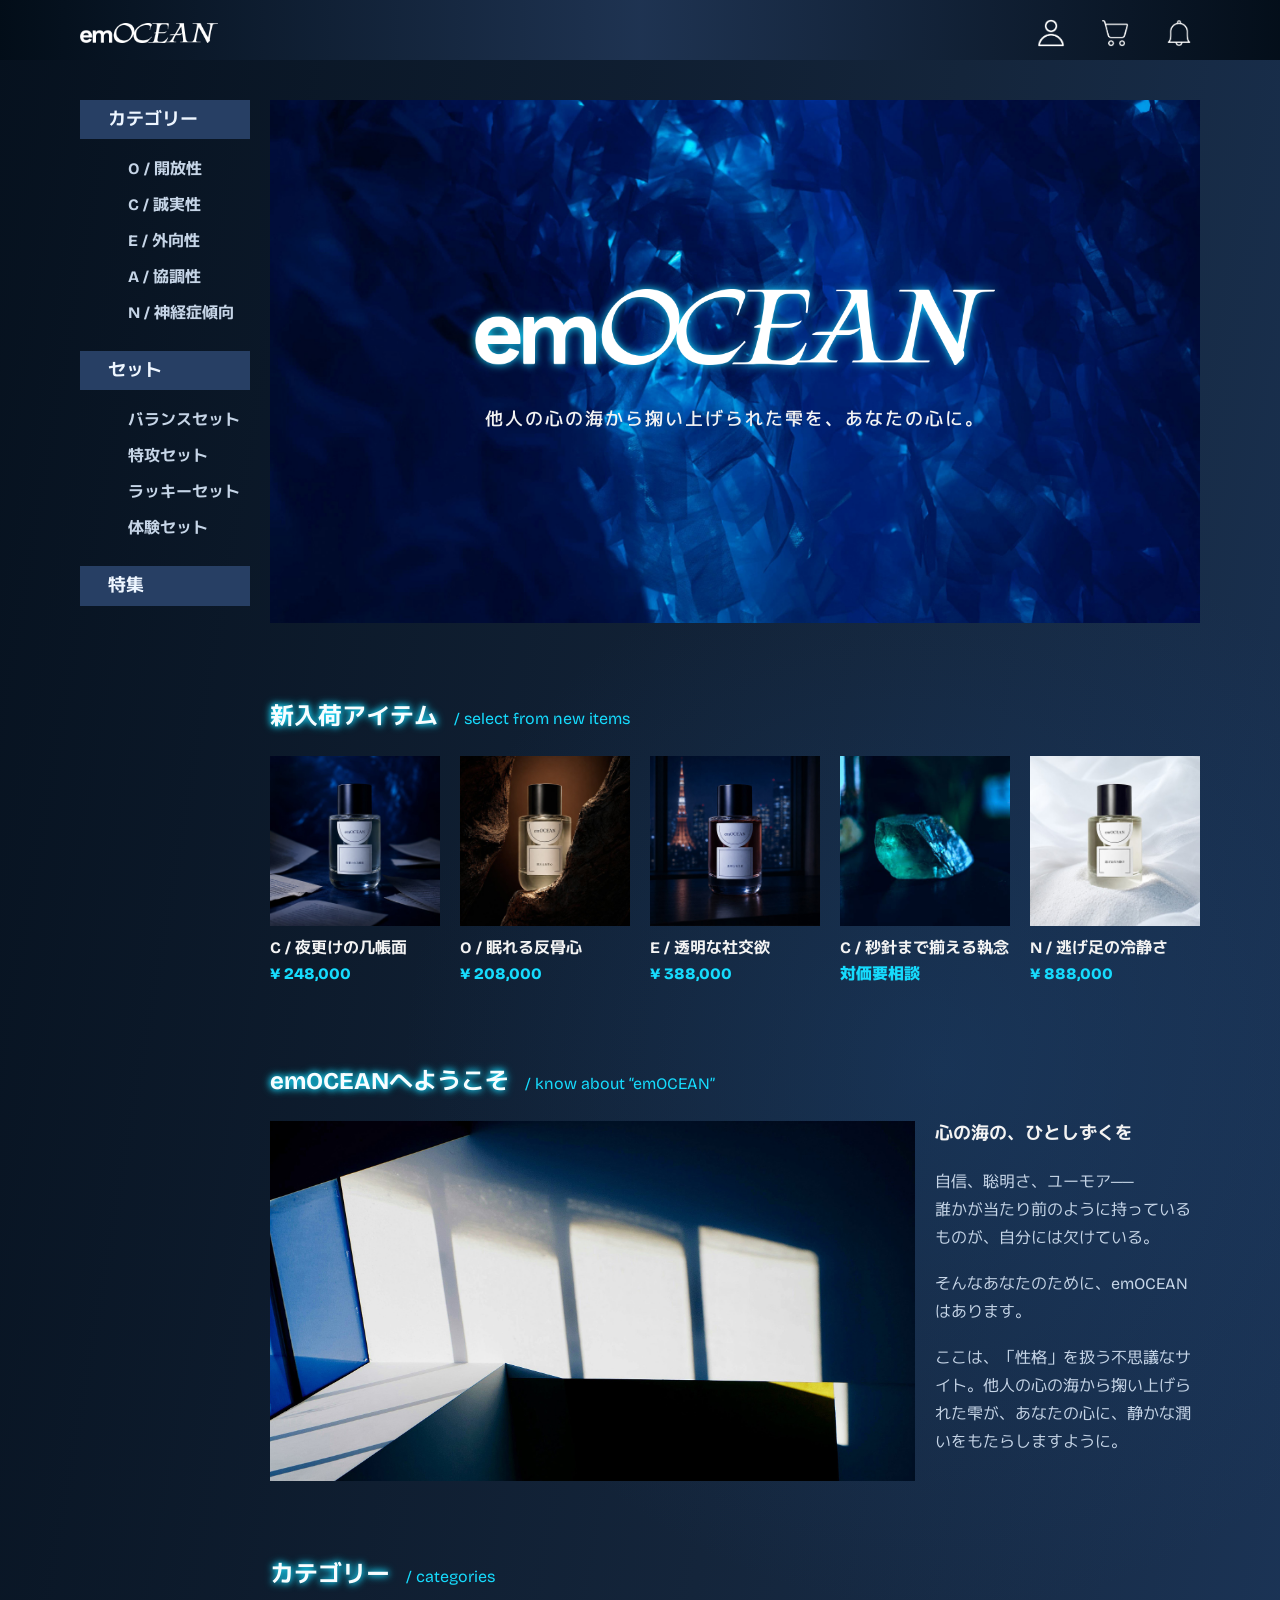
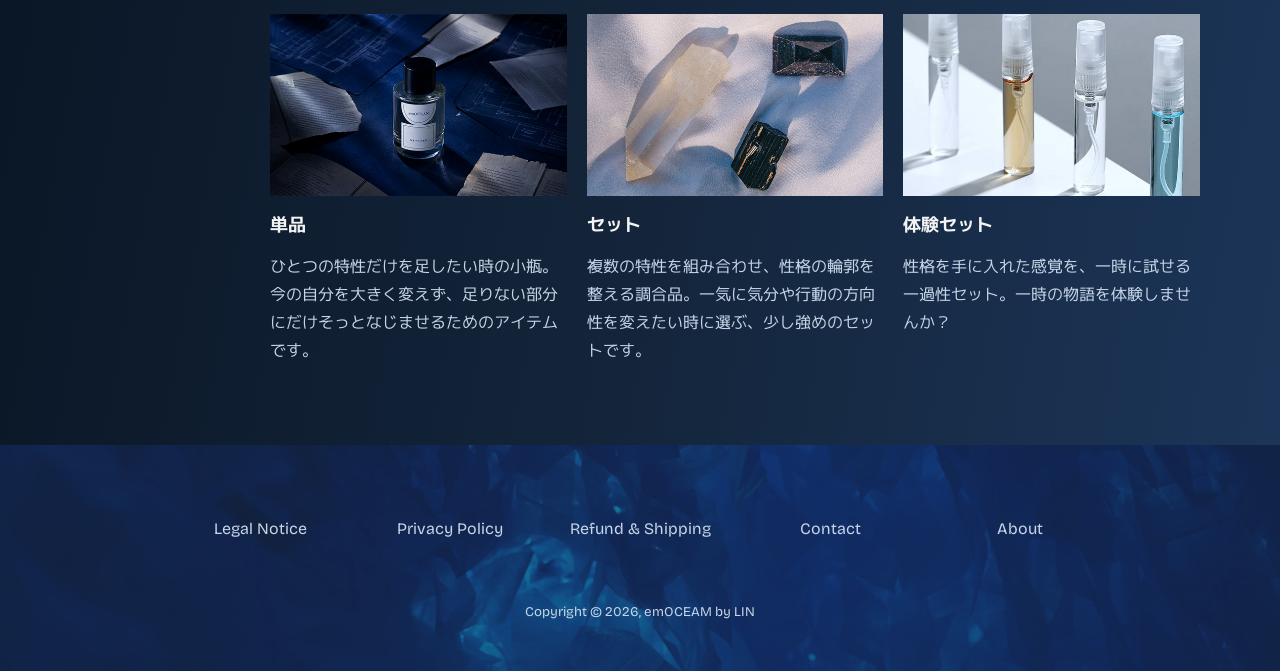
==== commit 5cbf1aa9: "update: css" ====
--- a/index.html
+++ b/index.html
@@ -1,11 +1,19 @@
 <!DOCTYPE html>
 <html lang="ja">
+
 <head>
   <meta charset="UTF-8">
   <meta name="viewport" content="width=device-width, initial-scale=1.0">
   <title>emOCEAN</title>
+  <link rel="icon" type="image/jpeg" href="images/favicon.jpg">
+  <link rel="preconnect" href="https://fonts.googleapis.com">
+  <link rel="preconnect" href="https://fonts.gstatic.com" crossorigin>
+  <link
+    href="https://fonts.googleapis.com/css2?family=Bricolage+Grotesque:wght@400&family=M+PLUS+1p:wght@400;500;700;800&display=swap"
+    rel="stylesheet">
   <link rel="stylesheet" href="css/style.css">
 </head>
+
 <body>
   <header class="header">
     <a class="header__brand" href="index.html" aria-label="emOCEAN home">
@@ -13,18 +21,18 @@
     </a>
     <nav class="header__actions" aria-label="ユーザーメニュー">
       <a href="#" aria-label="Account">
-        <img src="images/header__icon-user.png" alt="">
+        <img src="images/header__icon-user.png" alt="アカウント">
       </a>
       <a href="#" aria-label="Cart">
-        <img src="images/header__icon-cart.png" alt="">
+        <img src="images/header__icon-cart.png" alt="カート">
       </a>
       <a href="#" aria-label="Notification">
-        <img src="images/header__icon-bell.png" alt="">
+        <img src="images/header__icon-bell.png" alt="お知らせ">
       </a>
     </nav>
   </header>
 
-  <div class="page-layout">
+  <div class="grid">
     <aside class="sidebar" aria-label="商品カテゴリー">
       <section>
         <h2>カテゴリー</h2>
@@ -46,16 +54,16 @@
       </section>
     </aside>
 
-    <main class="page-layout__content">
+    <main class="grid__content">
       <section class="hero">
         <div class="hero__copy">
-          <p class="hero__logo">em<span>OCEAN</span></p>
-          <p>他人の心の海から掬い上げられた雫を、あなたの心に。</p>
+          <img class="hero__logo" src="images/logo.png" alt="emOCEAN">
+          <p class="hero__tagline">他人の心の海から掬い上げられた雫を、あなたの心に。</p>
         </div>
       </section>
 
       <section class="section">
-        <h1 class="section__title">新入荷アイテム <span>/ select from new items</span></h1>
+        <h1 class="section__title">新入荷アイテム<span lang="en">/ select from new items</span></h1>
         <div class="product-list product-list--new">
           <a class="product-card" href="detail.html">
             <img src="images/item-kichoumen.jpg" alt="夜更けの几帳面">
@@ -86,10 +94,10 @@
       </section>
 
       <section class="section">
-        <h2 class="section__title">emOCEANへようこそ <span>/ know about “emOCEAN”</span></h2>
+        <h2 class="section__title">emOCEANへようこそ<span lang="en">/ know about “emOCEAN”</span></h2>
         <div class="about">
           <div class="about__image">
-            <img src="images/asset-09-3456x1944-8d9793eb02.jpeg" alt="青い光が差す抽象的な空間">
+            <img src="images/about-image.jpg" alt="emOCEANについて">
           </div>
           <div class="about__text">
             <h3>心の海の、ひとしずくを</h3>
@@ -101,23 +109,23 @@
       </section>
 
       <section class="section">
-        <h2 class="section__title">カテゴリー <span>/ categories</span></h2>
+        <h2 class="section__title">カテゴリー<span lang="en">/ categories</span></h2>
         <div class="category-list">
-          <article>
-            <img src="images/asset-02-1672x941-776384852c.jpeg" alt="単品カテゴリー">
+          <div class="category-card">
+            <img src="images/category__banner-single.jpg" alt="単品カテゴリー">
             <h3>単品</h3>
-            <p>ひとつの特性だけを静かに足したい時の小瓶。今の自分を大きく変えず、足りない部分にだけそっとなじませるためのアイテムです。</p>
-          </article>
-          <article>
-            <img src="images/asset-01-500x750-9016f40933.jpeg" alt="セットカテゴリー">
+            <p>ひとつの特性だけを足したい時の小瓶。今の自分を大きく変えず、足りない部分にだけそっとなじませるためのアイテムです。</p>
+          </div>
+          <div class="category-card">
+            <img src="images/category__banner-set.jpg" alt="セットカテゴリー">
             <h3>セット</h3>
             <p>複数の特性を組み合わせ、性格の輪郭を整える調合品。一気に気分や行動の方向性を変えたい時に選ぶ、少し強めのセットです。</p>
-          </article>
-          <article>
-            <img src="images/asset-05-750x750-025bcb5097.jpeg" alt="体験セットカテゴリー">
+          </div>
+          <div class="category-card">
+            <img src="images/category__banner-sample.jpg" alt="体験セットカテゴリー">
             <h3>体験セット</h3>
             <p>性格を手に入れた感覚を、一時に試せる一過性セット。一時の物語を体験しませんか？</p>
-          </article>
+          </div>
         </div>
       </section>
     </main>
@@ -125,13 +133,14 @@
 
   <footer class="footer">
     <nav class="footer__nav" aria-label="フッター">
-      <a href="#">Legal Notice</a>
-      <a href="#">Privacy Policy</a>
-      <a href="#">Refund &amp; Shipping</a>
-      <a href="#">Contact</a>
-      <a href="#">About</a>
+      <a href="#" lang="en">Legal Notice</a>
+      <a href="#" lang="en">Privacy Policy</a>
+      <a href="#" lang="en">Refund &amp; Shipping</a>
+      <a href="#" lang="en">Contact</a>
+      <a href="#" lang="en">About</a>
     </nav>
     <small class="footer__copyright">Copyright © 2026, emOCEAM by LIN</small>
   </footer>
 </body>
+
 </html>
--- a/css/style.css
+++ b/css/style.css
@@ -1,14 +1,18 @@
 :root {
   --bg: #061323;
+  --bg-soft: #1d3558;
   --panel: #0b1d33;
-  --panel-soft: #1d3558;
-  --text: #f3f8ff;
+  --text: #f3f3f3;
   --muted: #c6d5e7;
-  --accent: #14d8ff;
+  --accent: #16DBFD;
   --line: rgba(238, 246, 255, 0.72);
-  --glow: 0 0 6px rgba(40, 227, 255, 0.9), 0 0 16px rgba(40, 227, 255, 0.6);
+  --glow: 0 0 6px #16DBFD, 0 0 10px #16DBFD;
   --grid-margin: 80px;
   --grid-gap: 20px;
+  --font-ja: "M PLUS 1p", "Yu Gothic", "Meiryo", sans-serif;
+  --font-en: "Bricolage Grotesque", sans-serif;
+  --font-heading-size: 24px;
+  --font-heading-weight: 700;
 }
 
 * {
@@ -25,7 +29,8 @@
   background:
     radial-gradient(circle at 74% 47%, rgba(29, 71, 121, 0.36), transparent 34rem),
     linear-gradient(100deg, #06111e 0%, #14253b 58%, #1c365a 100%);
-  font-family: "Hiragino Kaku Gothic ProN", "Yu Gothic", "Meiryo", sans-serif;
+  font-family: var(--font-en), var(--font-ja);
+  font-synthesis-weight: none;
   font-size: 16px;
   line-height: 1.75;
 }
@@ -35,13 +40,18 @@
   text-decoration: none;
 }
 
+[lang="en"] {
+  font-family: var(--font-en);
+  font-weight: 400;
+}
+
 img {
   display: block;
   width: 100%;
 }
 
 .header {
-  height: 88px;
+  height: 60px;
   display: grid;
   grid-template-columns: repeat(12, minmax(0, 1fr));
   column-gap: var(--grid-gap);
@@ -57,16 +67,16 @@
 .header__brand img {
   width: auto;
   height: 100%;
-}
-
-.header__brand::first-letter,
-.hero__logo::first-letter {
-  font-family: Arial, sans-serif;
-  font-style: normal;
-}
-
-.header__brand span,
-.hero__logo span {
+  filter: none;
+  transition: filter 0.4s ease;
+}
+
+.header__brand:hover img,
+.header__brand:focus-visible img {
+  filter: drop-shadow(0 0 5px #16DBFD);
+}
+
+.header__brand span {
   font-size: 1.05em;
 }
 
@@ -90,15 +100,21 @@
   width: 34px;
   height: 34px;
   object-fit: contain;
-  filter: drop-shadow(0 0 5px rgba(39, 224, 255, 0.95));
-}
-
-.page-layout {
+  filter: none;
+  transition: filter 0.4s ease;
+}
+
+.header__actions a:hover img,
+.header__actions a:focus-visible img {
+  filter: drop-shadow(0 0 5px #16DBFD);
+}
+
+.grid {
   display: grid;
   grid-template-columns: repeat(12, minmax(0, 1fr));
   column-gap: var(--grid-gap);
   margin: 0;
-  padding: 38px var(--grid-margin) 78px;
+  padding: 40px var(--grid-margin) 80px;
 }
 
 .sidebar {
@@ -125,7 +141,7 @@
   font-weight: 700;
 }
 
-.page-layout__content {
+.grid__content {
   grid-column: 3 / -1;
   display: grid;
   grid-template-columns: repeat(10, minmax(0, 1fr));
@@ -135,26 +151,31 @@
 
 .hero {
   grid-column: 1 / -1;
-  min-height: 570px;
+  aspect-ratio: 16 / 9;
   display: grid;
   place-items: center;
-  background: linear-gradient(rgba(3, 13, 30, 0.08), rgba(3, 13, 30, 0.18)), url("../images/asset-11-3936x2624-09a140c50d.jpeg") center / cover;
+  background: url("../images/bg.jpg") center / cover no-repeat;
 }
 
 .hero__copy {
+  display: grid;
+  justify-items: center;
+  gap: 40px;
   text-align: center;
 }
 
 .hero__logo {
-  margin: 0 0 26px;
-  font-size: clamp(64px, 9vw, 118px);
-  line-height: 0.9;
-}
-
-.hero__copy p:last-child {
+  width: min(520px, 48vw);
+  filter: drop-shadow(0 0 5px #16DBFD);
+}
+
+.hero__tagline {
   margin: 0;
-  font-weight: 700;
-  letter-spacing: 0.08em;
+  font-family: var(--font-ja);
+  font-size: 18px;
+  font-weight: 500;
+  line-height: 1.6;
+  letter-spacing: 2px;
 }
 
 .section {
@@ -165,7 +186,8 @@
 .section__title {
   margin: 0 0 24px;
   color: #f7fdff;
-  font-size: clamp(24px, 3vw, 32px);
+  font-size: var(--font-heading-size);
+  font-weight: var(--font-heading-weight);
   line-height: 1.3;
   text-shadow: var(--glow);
 }
@@ -174,7 +196,7 @@
   margin-left: 16px;
   color: var(--accent);
   font-size: 16px;
-  font-weight: 500;
+  font-weight: 400;
   text-shadow: none;
 }
 
@@ -200,7 +222,7 @@
   grid-column: span 2;
   display: block;
   min-width: 0;
-  font-weight: 700;
+  font-weight: 400;
 }
 
 .product-card img {
@@ -238,13 +260,14 @@
 }
 
 .about__image img {
-  height: 300px;
+  height: 360px;
   object-fit: cover;
 }
 
 .about h3 {
   margin: 0 0 22px;
-  font-size: 24px;
+  font-size: 18px;
+  font-weight: var(--font-heading-weight);
   line-height: 1.4;
 }
 
@@ -255,29 +278,26 @@
 
 .category-list {
   display: grid;
-  grid-template-columns: repeat(10, minmax(0, 1fr));
+  grid-template-columns: repeat(3, minmax(0, 1fr));
   gap: var(--grid-gap);
 }
 
-.category-list article {
-  grid-column: span 3;
-}
-
-.category-list img {
+.category-card img {
   aspect-ratio: 1.63 / 1;
   object-fit: cover;
   margin-bottom: 14px;
 }
 
-.category-list h3 {
+.category-card h3 {
   margin: 0 0 12px;
-  font-size: 21px;
-}
-
-.category-list p {
+  font-size: 18px;
+  font-weight: var(--font-heading-weight);
+}
+
+.category-card p {
   margin: 0;
   color: var(--muted);
-  font-weight: 700;
+  font-weight: 400;
 }
 
 .breadcrumb {
@@ -309,8 +329,15 @@
 
 .product-detail__info h1 {
   margin: 0 0 2px;
-  font-size: clamp(25px, 3vw, 32px);
+  font-size: var(--font-heading-size);
+  font-weight: var(--font-heading-weight);
   line-height: 1.28;
+  text-shadow: none;
+  transition: text-shadow 0.4s ease;
+}
+
+.product-detail:hover .product-detail__info h1,
+.product-detail:focus-within .product-detail__info h1 {
   text-shadow: var(--glow);
 }
 
@@ -321,12 +348,13 @@
 
 .product-detail__info h2 {
   margin: 26px 0 12px;
-  font-size: 18px;
+  font-size: var(--font-heading-size);
+  font-weight: var(--font-heading-weight);
 }
 
 .product-detail__info p {
   color: #e2edf8;
-  font-weight: 700;
+  font-weight: 400;
 }
 
 .product-detail__sizes {
@@ -353,8 +381,14 @@
   color: #194b80;
   background: #fff;
   border: 1px solid var(--accent);
-  box-shadow: 0 0 10px rgba(20, 216, 255, 0.86);
+  box-shadow: none;
   font-weight: 800;
+  transition: box-shadow 0.4s ease;
+}
+
+.product-detail__cart-button:hover,
+.product-detail__cart-button:focus-visible {
+  box-shadow: 0 0 10px #16DBFD;
 }
 
 details {
@@ -414,7 +448,8 @@
 .review-card h3 {
   align-self: center;
   margin: 0;
-  font-size: 16px;
+  font-size: 18px;
+  font-weight: var(--font-heading-weight);
 }
 
 .review-card p {
@@ -422,31 +457,40 @@
   align-self: start;
   margin: 0;
   color: #e8f2fc;
-  font-weight: 700;
+  font-weight: 400;
 }
 
 .empty-state {
   color: #eef6ff;
-  font-weight: 700;
-}
-
-.page-layout__content--tall {
+  font-weight: 400;
+}
+
+.grid__content--tall {
   min-height: 1670px;
 }
 
 .footer {
+  position: relative;
+  overflow: hidden;
   min-height: 220px;
   display: grid;
   grid-template-columns: repeat(12, minmax(0, 1fr));
   column-gap: var(--grid-gap);
   padding: 70px var(--grid-margin) 46px;
-  background:
-    linear-gradient(rgba(23, 44, 76, 0.86), rgba(23, 44, 76, 0.86)),
-    url("../images/asset-11-3936x2624-09a140c50d.jpeg") center 42% / cover;
+  background: var(--bg-soft);
   text-align: center;
 }
 
+.footer::before {
+  content: "";
+  position: absolute;
+  inset: 0;
+  background: url("../images/bg.jpg") 40% / cover;
+  opacity: 0.4;
+}
+
 .footer__nav {
+  position: relative;
   grid-column: 2 / span 10;
   margin: 0 0 58px;
   display: grid;
@@ -460,9 +504,10 @@
 
 .footer a,
 .footer__copyright {
-  color: #d6e4f1;
+  color: var(--muted);
 }
 
 .footer__copyright {
+  position: relative;
   grid-column: 1 / -1;
 }
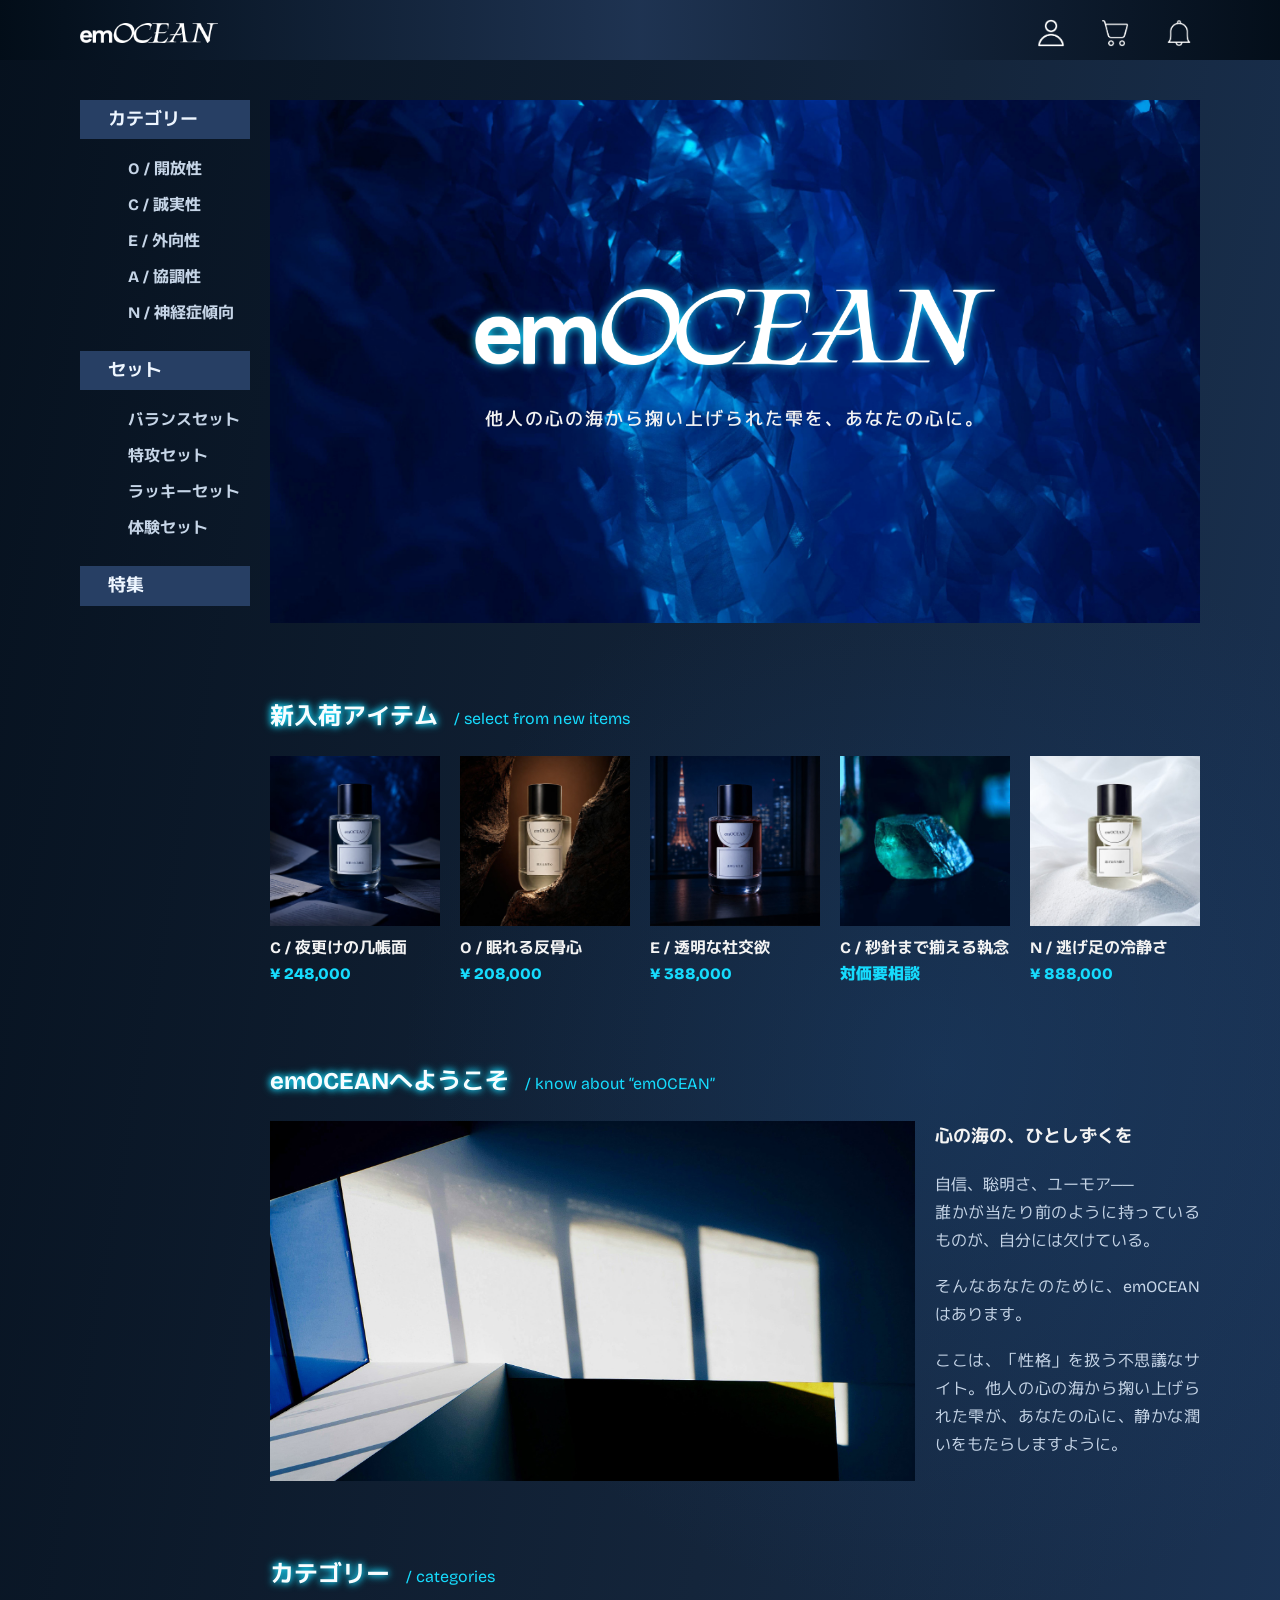
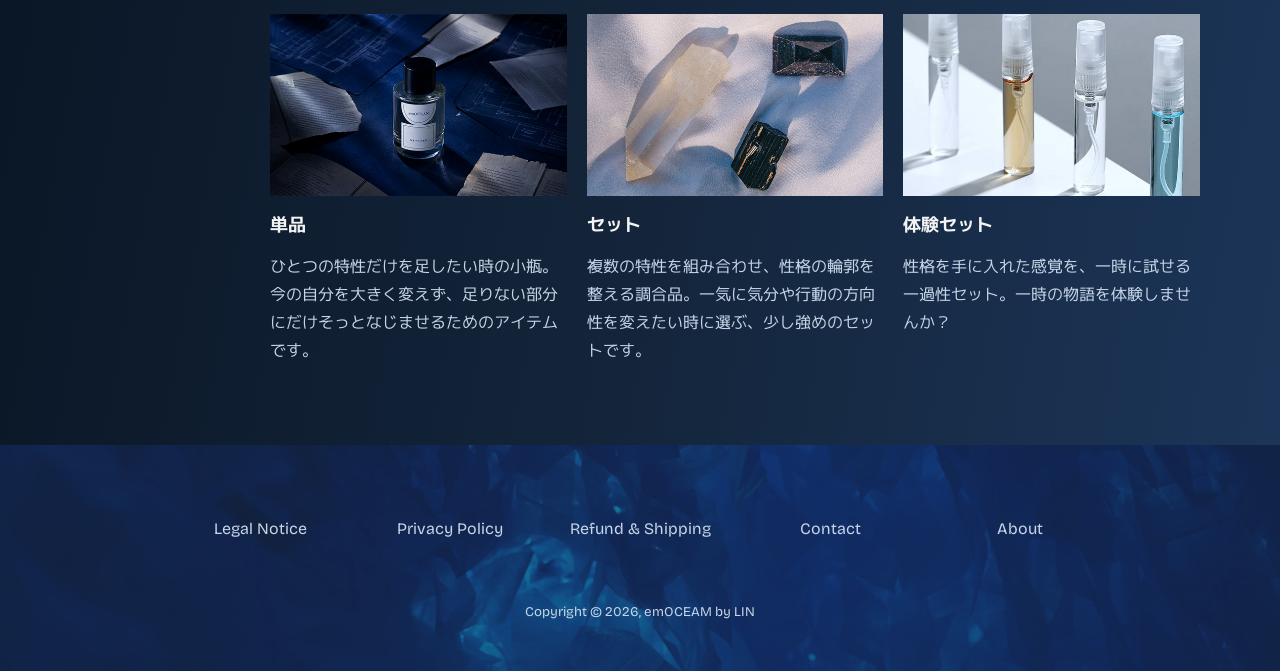
==== commit e8b29c85: "課題提出バージョン" ====
--- a/index.html
+++ b/index.html
@@ -70,12 +70,12 @@
             <strong>C / 夜更けの几帳面</strong>
             <span>¥ 248,000</span>
           </a>
-          <a class="product-card" href="#">
+          <a class="product-card" href="detail.html">
             <img src="images/item-hankotsu.jpg" alt="眠れる反骨心">
             <strong>O / 眠れる反骨心</strong>
             <span>¥ 208,000</span>
           </a>
-          <a class="product-card" href="#">
+          <a class="product-card" href="detail.html">
             <img src="images/item-shakou.jpg" alt="透明な社交欲">
             <strong>E / 透明な社交欲</strong>
             <span>¥ 388,000</span>
@@ -83,9 +83,9 @@
           <a class="product-card" href="detail.html">
             <img src="images/item-shunen.jpg" alt="秒針まで揃える執念">
             <strong>C / 秒針まで揃える執念</strong>
-            <span>対価要相談</span>
+            <span class="product-card__contact">対価要相談</span>
           </a>
-          <a class="product-card" href="#">
+          <a class="product-card" href="detail.html">
             <img src="images/item-reisei.jpg" alt="逃げ足の冷静さ">
             <strong>N / 逃げ足の冷静さ</strong>
             <span>¥ 888,000</span>
@@ -143,4 +143,4 @@
   </footer>
 </body>
 
-</html>
+</html>
--- a/css/style.css
+++ b/css/style.css
@@ -1,3 +1,4 @@
+/* Shared base: index.html and detail.html */
 :root {
   --bg: #061323;
   --bg-soft: #1d3558;
@@ -38,6 +39,11 @@
 a {
   color: inherit;
   text-decoration: none;
+  transition: 0.3s ease;
+}
+
+a:hover {
+  filter: drop-shadow(0 0 5px #16DBFD);
 }
 
 [lang="en"] {
@@ -50,6 +56,11 @@
   width: 100%;
 }
 
+button {
+  font: inherit;
+}
+
+/* Shared header: index.html/detail.html <header class="header"> */
 .header {
   height: 60px;
   display: grid;
@@ -59,6 +70,7 @@
   padding: 12px var(--grid-margin);
   background: linear-gradient(90deg, rgba(2, 13, 24, 0.96), rgba(31, 52, 83, 0.96), rgba(3, 13, 24, 0.96));
 }
+
 .header__brand {
   grid-column: 1 / span 2;
   height: 20px;
@@ -68,16 +80,6 @@
   width: auto;
   height: 100%;
   filter: none;
-  transition: filter 0.4s ease;
-}
-
-.header__brand:hover img,
-.header__brand:focus-visible img {
-  filter: drop-shadow(0 0 5px #16DBFD);
-}
-
-.header__brand span {
-  font-size: 1.05em;
 }
 
 .header__actions {
@@ -94,6 +96,11 @@
   place-items: center;
   width: 42px;
   height: 42px;
+}
+
+.header__actions a:hover,
+.header__actions a:focus-visible {
+  filter: none;
 }
 
 .header__actions img {
@@ -101,7 +108,7 @@
   height: 34px;
   object-fit: contain;
   filter: none;
-  transition: filter 0.4s ease;
+  transition: filter 0.3s ease;
 }
 
 .header__actions a:hover img,
@@ -109,6 +116,7 @@
   filter: drop-shadow(0 0 5px #16DBFD);
 }
 
+/* Shared page grid: index.html/detail.html <div class="grid"> */
 .grid {
   display: grid;
   grid-template-columns: repeat(12, minmax(0, 1fr));
@@ -117,12 +125,13 @@
   padding: 40px var(--grid-margin) 80px;
 }
 
+/* Shared sidebar: index.html/detail.html <aside class="sidebar"> */
 .sidebar {
   grid-column: 1 / span 2;
   color: #eef6ff;
 }
 
-.sidebar section + section {
+.sidebar section+section {
   margin-top: 20px;
 }
 
@@ -141,6 +150,7 @@
   font-weight: 700;
 }
 
+/* Shared main content area: index.html/detail.html <main class="grid__content"> */
 .grid__content {
   grid-column: 3 / -1;
   display: grid;
@@ -149,6 +159,7 @@
   min-width: 0;
 }
 
+/* index.html hero */
 .hero {
   grid-column: 1 / -1;
   aspect-ratio: 16 / 9;
@@ -178,6 +189,7 @@
   letter-spacing: 2px;
 }
 
+/* Shared section title: index.html sections and detail.html related/review sections */
 .section {
   grid-column: 1 / -1;
   margin-top: 78px;
@@ -200,22 +212,11 @@
   text-shadow: none;
 }
 
+/* Product cards: index.html new items; detail.html related items */
 .product-list {
   display: grid;
   grid-template-columns: repeat(10, minmax(0, 1fr));
   gap: var(--grid-gap);
-}
-
-.product-list--new {
-  grid-template-columns: repeat(10, minmax(0, 1fr));
-}
-
-.product-list--related {
-  grid-template-columns: repeat(10, minmax(0, 1fr));
-}
-
-.product-list--single {
-  grid-template-columns: repeat(10, minmax(0, 1fr));
 }
 
 .product-card {
@@ -238,17 +239,21 @@
 }
 
 .product-card span,
-.product-detail__price,
-.product-card__consultation {
+.product-detail__price {
   color: var(--accent);
   font-weight: 800;
 }
 
+.product-card:hover .product-card__contact {
+  color: #F4FD7E;
+}
+
+/* index.html about section */
 .about {
   display: grid;
   grid-template-columns: repeat(10, minmax(0, 1fr));
   column-gap: var(--grid-gap);
-  align-items: start;
+  align-items: center;
 }
 
 .about__image {
@@ -273,9 +278,11 @@
 
 .about p {
   margin: 0 0 18px;
+  text-align: justify;
   color: var(--muted);
 }
 
+/* index.html category section */
 .category-list {
   display: grid;
   grid-template-columns: repeat(3, minmax(0, 1fr));
@@ -300,6 +307,51 @@
   font-weight: 400;
 }
 
+/* Shared footer: index.html/detail.html <footer class="footer"> */
+.footer {
+  position: relative;
+  overflow: hidden;
+  min-height: 220px;
+  display: grid;
+  grid-template-columns: repeat(12, minmax(0, 1fr));
+  column-gap: var(--grid-gap);
+  padding: 70px var(--grid-margin) 46px;
+  background: var(--bg-soft);
+  text-align: center;
+}
+
+.footer::before {
+  content: "";
+  position: absolute;
+  inset: 0;
+  background: url("../images/bg.jpg") 40% / cover;
+  opacity: 0.4;
+}
+
+.footer__nav {
+  position: relative;
+  grid-column: 2 / span 10;
+  margin: 0 0 58px;
+  display: grid;
+  grid-template-columns: repeat(10, minmax(0, 1fr));
+  gap: var(--grid-gap);
+}
+
+.footer__nav a {
+  grid-column: span 2;
+}
+
+.footer a,
+.footer__copyright {
+  color: var(--muted);
+}
+
+.footer__copyright {
+  position: relative;
+  grid-column: 1 / -1;
+}
+
+/* detail.html breadcrumb */
 .breadcrumb {
   grid-column: 1 / -1;
   margin: 0 0 14px;
@@ -308,6 +360,12 @@
   font-weight: 700;
 }
 
+.breadcrumb__separator {
+  color: var(--accent);
+  margin-inline: 0.4em;
+}
+
+/* detail.html product detail */
 .product-detail {
   grid-column: 1 / -1;
   display: grid;
@@ -332,29 +390,29 @@
   font-size: var(--font-heading-size);
   font-weight: var(--font-heading-weight);
   line-height: 1.28;
-  text-shadow: none;
-  transition: text-shadow 0.4s ease;
-}
-
-.product-detail:hover .product-detail__info h1,
-.product-detail:focus-within .product-detail__info h1 {
   text-shadow: var(--glow);
 }
 
 .product-detail__price {
   margin: 0 0 32px;
-  font-size: 19px;
+  font-size: 18px;
+}
+
+.product-detail__tax-in {
+  font-size: 0.8em;
+  margin-left: 0.5em;
 }
 
 .product-detail__info h2 {
   margin: 26px 0 12px;
-  font-size: var(--font-heading-size);
+  font-size: 16px;
   font-weight: var(--font-heading-weight);
 }
 
 .product-detail__info p {
   color: #e2edf8;
   font-weight: 400;
+  text-align: justify;
 }
 
 .product-detail__sizes {
@@ -363,15 +421,22 @@
   gap: var(--grid-gap);
 }
 
-button {
-  font: inherit;
-}
-
-.product-detail__sizes button {
+.product-detail__size-button {
   height: 44px;
   color: var(--text);
   background: transparent;
   border: 1px solid var(--line);
+  cursor: pointer;
+  transition: box-shadow 0.3s ease;
+}
+
+.product-detail__size-button:hover {
+  box-shadow: 0 0 10px #16DBFD;
+}
+
+.product-detail__size-button--selected {
+  color: #194b80;
+  background: #fff;
 }
 
 .product-detail__cart-button {
@@ -383,7 +448,7 @@
   border: 1px solid var(--accent);
   box-shadow: none;
   font-weight: 800;
-  transition: box-shadow 0.4s ease;
+  transition: box-shadow 0.3s ease;
 }
 
 .product-detail__cart-button:hover,
@@ -406,6 +471,7 @@
   padding: 13px 0;
   cursor: pointer;
   list-style: none;
+  transition: filter 0.3s ease;
 }
 
 summary::-webkit-details-marker {
@@ -414,14 +480,21 @@
 
 summary::after {
   content: "v";
+}
+
+summary:hover,
+summary:focus-visible {
+  filter: drop-shadow(0 0 5px #16DBFD);
 }
 
 details p {
   margin: 0 0 14px;
   color: var(--muted);
-  font-size: 14px;
-}
-
+  font-size: 16px;
+  text-align: justify;
+}
+
+/* detail.html reviews */
 .review-list {
   display: grid;
   grid-template-columns: repeat(10, minmax(0, 1fr));
@@ -445,69 +518,89 @@
   object-fit: cover;
 }
 
-.review-card h3 {
+.review-card__user {
   align-self: center;
+  display: flex;
+  gap: 1em;
+  align-items: baseline;
+}
+
+.review-card__user p {
   margin: 0;
   font-size: 18px;
   font-weight: var(--font-heading-weight);
 }
 
-.review-card p {
+.review-card__text {
   grid-column: 1 / -1;
   align-self: start;
+}
+
+.review-card__text p {
   margin: 0;
   color: #e8f2fc;
   font-weight: 400;
-}
-
-.empty-state {
-  color: #eef6ff;
+  text-align: justify;
+}
+
+.review-card__time {
+  font-size: 0.8em;
   font-weight: 400;
-}
-
-.grid__content--tall {
-  min-height: 1670px;
-}
-
-.footer {
+  color: var(--muted);
+}
+
+.review-card__expand {
+  padding: 0;
+  color: var(--muted);
+  background: transparent;
+  border: 0;
+  cursor: pointer;
+  font-weight: 800;
+  transition: 0.4s ease;
+}
+
+.review-card__expand:hover,
+.review-card__expand:focus-visible {
+  text-shadow: var(--glow);
+}
+
+/* detail.html review modal */
+.review-modal {
+  width: min(620px, calc(100% - 40px));
+  padding: 0;
+  color: var(--text);
+  background: rgba(11, 29, 51, 0.96);
+  border: 1px solid var(--line);
+}
+
+.review-modal::backdrop {
+  background: rgba(0, 0, 0, 0.62);
+}
+
+.review-modal__inner {
   position: relative;
-  overflow: hidden;
-  min-height: 220px;
-  display: grid;
-  grid-template-columns: repeat(12, minmax(0, 1fr));
-  column-gap: var(--grid-gap);
-  padding: 70px var(--grid-margin) 46px;
-  background: var(--bg-soft);
-  text-align: center;
-}
-
-.footer::before {
-  content: "";
+  padding: 34px 38px;
+}
+
+.review-modal__close {
   position: absolute;
-  inset: 0;
-  background: url("../images/bg.jpg") 40% / cover;
-  opacity: 0.4;
-}
-
-.footer__nav {
-  position: relative;
-  grid-column: 2 / span 10;
-  margin: 0 0 58px;
-  display: grid;
-  grid-template-columns: repeat(10, minmax(0, 1fr));
-  gap: var(--grid-gap);
-}
-
-.footer__nav a {
-  grid-column: span 2;
-}
-
-.footer a,
-.footer__copyright {
-  color: var(--muted);
-}
-
-.footer__copyright {
-  position: relative;
-  grid-column: 1 / -1;
-}
+  top: 14px;
+  right: 16px;
+  width: 32px;
+  height: 32px;
+  color: var(--text);
+  background: transparent;
+  border: 1px solid var(--line);
+  cursor: pointer;
+}
+
+.review-modal .review-card__user {
+  margin: 0 0 18px;
+  color: var(--accent);
+}
+
+.review-modal__text {
+  margin: 0;
+  color: #e8f2fc;
+  font-family: var(--font-ja);
+}
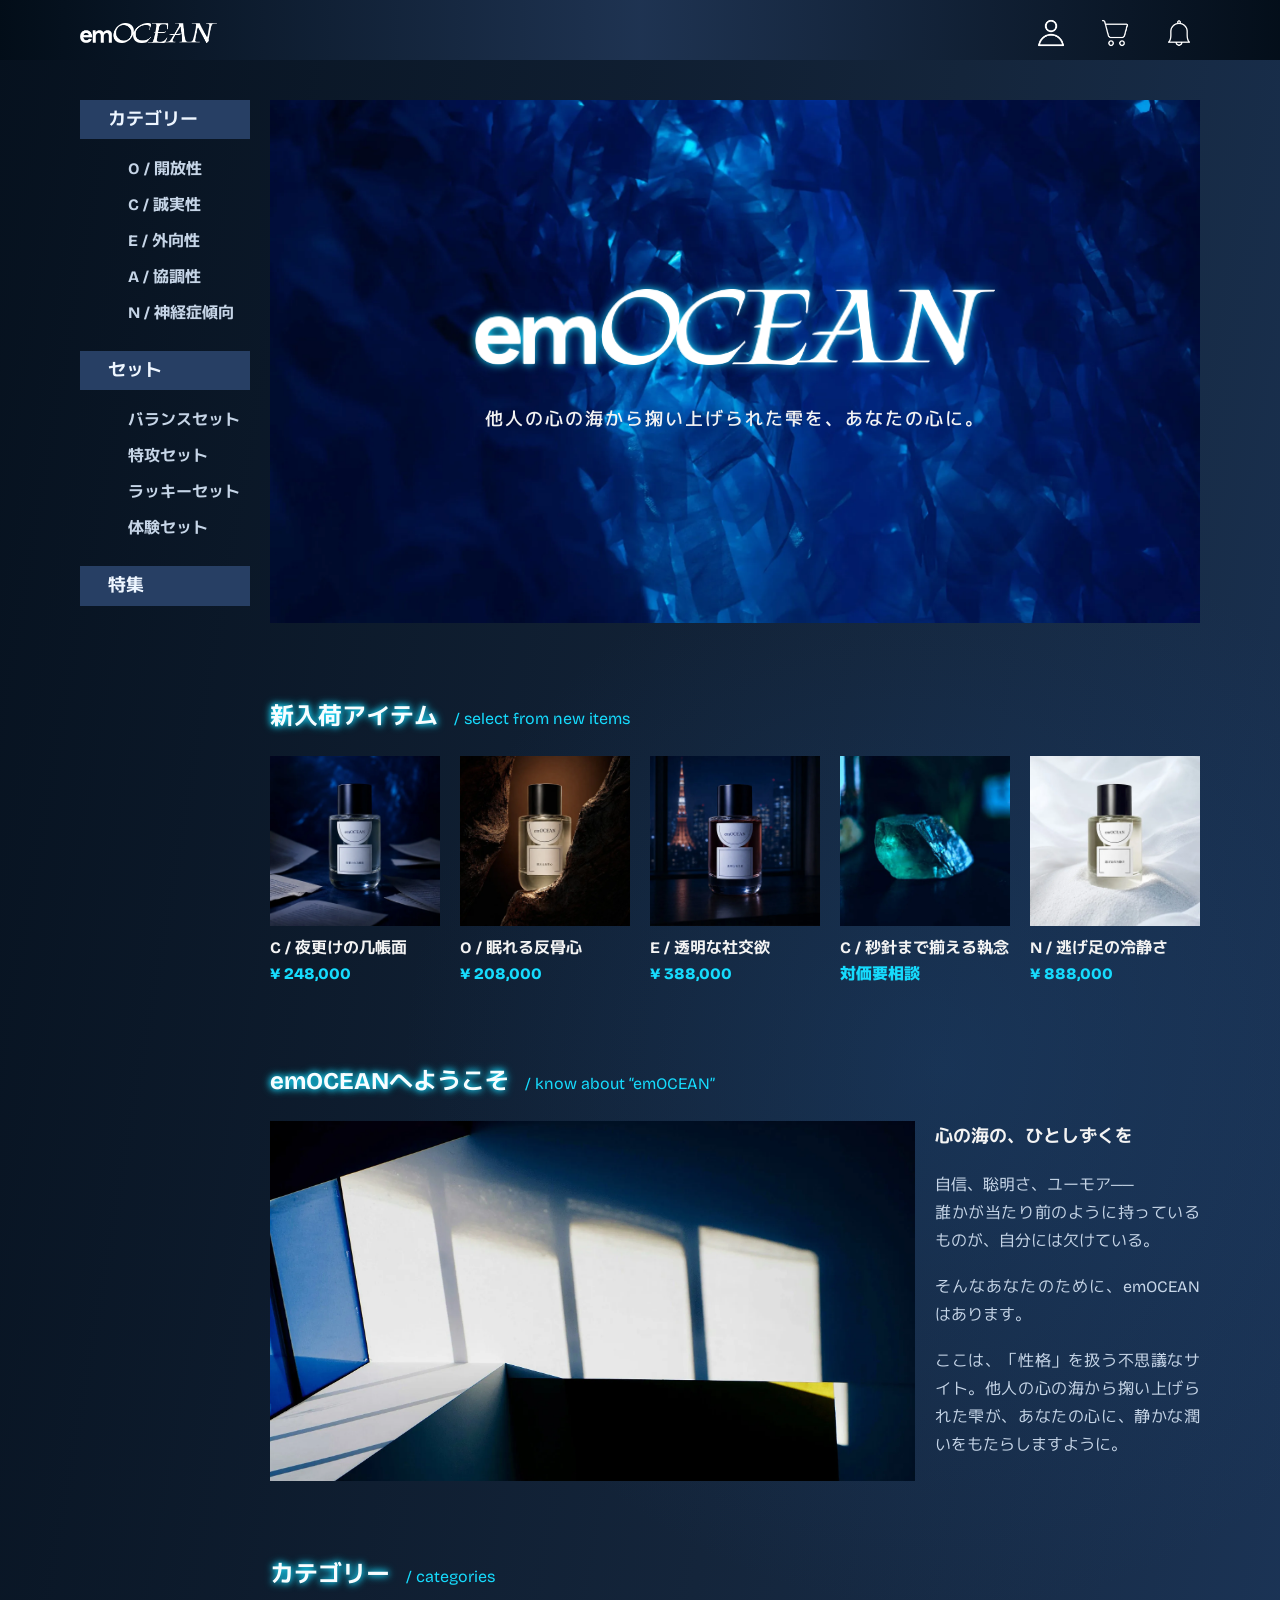
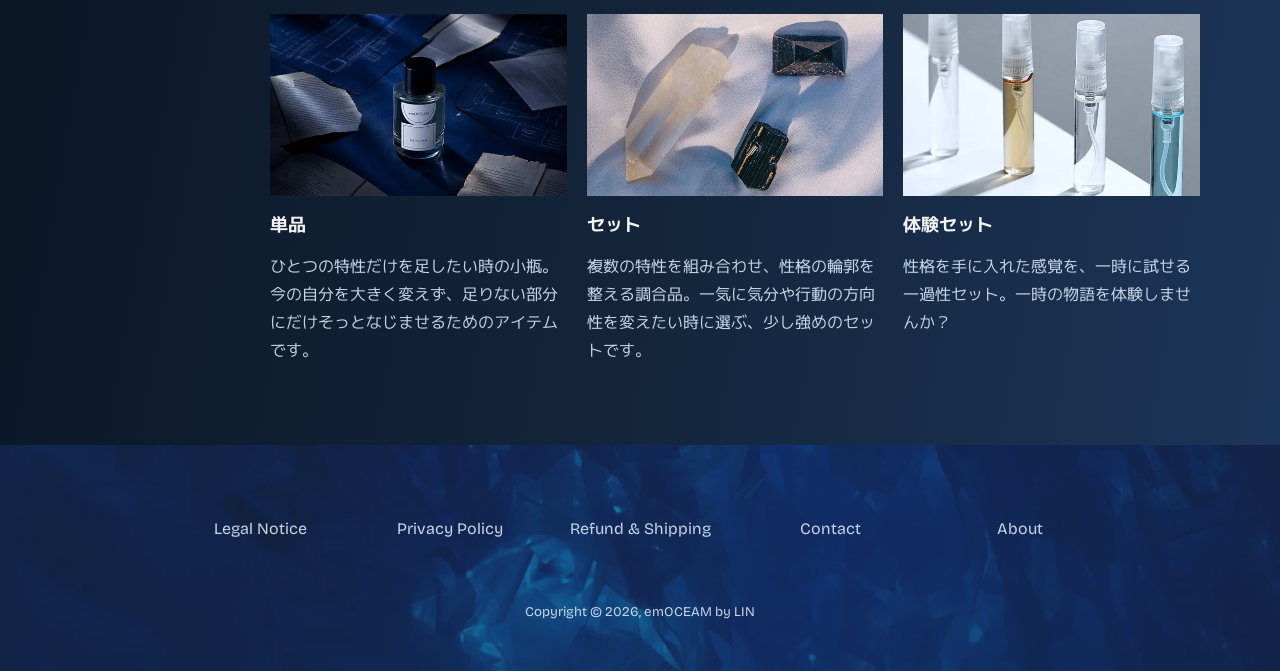
==== commit 37aace2f: "update: webp" ====
--- a/index.html
+++ b/index.html
@@ -5,7 +5,7 @@
   <meta charset="UTF-8">
   <meta name="viewport" content="width=device-width, initial-scale=1.0">
   <title>emOCEAN</title>
-  <link rel="icon" type="image/jpeg" href="images/favicon.jpg">
+  <link rel="icon" type="image/webp" href="images/favicon.webp">
   <link rel="preconnect" href="https://fonts.googleapis.com">
   <link rel="preconnect" href="https://fonts.gstatic.com" crossorigin>
   <link
@@ -17,17 +17,17 @@
 <body>
   <header class="header">
     <a class="header__brand" href="index.html" aria-label="emOCEAN home">
-      <img src="images/logo.png" alt="emOCEAN">
+      <img src="images/logo.webp" alt="emOCEAN">
     </a>
     <nav class="header__actions" aria-label="ユーザーメニュー">
       <a href="#" aria-label="Account">
-        <img src="images/header__icon-user.png" alt="アカウント">
+        <img src="images/header__icon-user.webp" alt="アカウント">
       </a>
       <a href="#" aria-label="Cart">
-        <img src="images/header__icon-cart.png" alt="カート">
+        <img src="images/header__icon-cart.webp" alt="カート">
       </a>
       <a href="#" aria-label="Notification">
-        <img src="images/header__icon-bell.png" alt="お知らせ">
+        <img src="images/header__icon-bell.webp" alt="お知らせ">
       </a>
     </nav>
   </header>
@@ -57,7 +57,7 @@
     <main class="grid__content">
       <section class="hero">
         <div class="hero__copy">
-          <img class="hero__logo" src="images/logo.png" alt="emOCEAN">
+          <img class="hero__logo" src="images/logo.webp" alt="emOCEAN">
           <p class="hero__tagline">他人の心の海から掬い上げられた雫を、あなたの心に。</p>
         </div>
       </section>
@@ -66,27 +66,27 @@
         <h1 class="section__title">新入荷アイテム<span lang="en">/ select from new items</span></h1>
         <div class="product-list product-list--new">
           <a class="product-card" href="detail.html">
-            <img src="images/item-kichoumen.jpg" alt="夜更けの几帳面">
+            <img src="images/item-kichoumen.webp" alt="夜更けの几帳面">
             <strong>C / 夜更けの几帳面</strong>
             <span>¥ 248,000</span>
           </a>
           <a class="product-card" href="detail.html">
-            <img src="images/item-hankotsu.jpg" alt="眠れる反骨心">
+            <img src="images/item-hankotsu.webp" alt="眠れる反骨心">
             <strong>O / 眠れる反骨心</strong>
             <span>¥ 208,000</span>
           </a>
           <a class="product-card" href="detail.html">
-            <img src="images/item-shakou.jpg" alt="透明な社交欲">
+            <img src="images/item-shakou.webp" alt="透明な社交欲">
             <strong>E / 透明な社交欲</strong>
             <span>¥ 388,000</span>
           </a>
           <a class="product-card" href="detail.html">
-            <img src="images/item-shunen.jpg" alt="秒針まで揃える執念">
+            <img src="images/item-shunen.webp" alt="秒針まで揃える執念">
             <strong>C / 秒針まで揃える執念</strong>
             <span class="product-card__contact">対価要相談</span>
           </a>
           <a class="product-card" href="detail.html">
-            <img src="images/item-reisei.jpg" alt="逃げ足の冷静さ">
+            <img src="images/item-reisei.webp" alt="逃げ足の冷静さ">
             <strong>N / 逃げ足の冷静さ</strong>
             <span>¥ 888,000</span>
           </a>
@@ -97,7 +97,7 @@
         <h2 class="section__title">emOCEANへようこそ<span lang="en">/ know about “emOCEAN”</span></h2>
         <div class="about">
           <div class="about__image">
-            <img src="images/about-image.jpg" alt="emOCEANについて">
+            <img src="images/about-image.webp" alt="emOCEANについて">
           </div>
           <div class="about__text">
             <h3>心の海の、ひとしずくを</h3>
@@ -112,17 +112,17 @@
         <h2 class="section__title">カテゴリー<span lang="en">/ categories</span></h2>
         <div class="category-list">
           <div class="category-card">
-            <img src="images/category__banner-single.jpg" alt="単品カテゴリー">
+            <img src="images/category__banner-single.webp" alt="単品カテゴリー">
             <h3>単品</h3>
             <p>ひとつの特性だけを足したい時の小瓶。今の自分を大きく変えず、足りない部分にだけそっとなじませるためのアイテムです。</p>
           </div>
           <div class="category-card">
-            <img src="images/category__banner-set.jpg" alt="セットカテゴリー">
+            <img src="images/category__banner-set.webp" alt="セットカテゴリー">
             <h3>セット</h3>
             <p>複数の特性を組み合わせ、性格の輪郭を整える調合品。一気に気分や行動の方向性を変えたい時に選ぶ、少し強めのセットです。</p>
           </div>
           <div class="category-card">
-            <img src="images/category__banner-sample.jpg" alt="体験セットカテゴリー">
+            <img src="images/category__banner-sample.webp" alt="体験セットカテゴリー">
             <h3>体験セット</h3>
             <p>性格を手に入れた感覚を、一時に試せる一過性セット。一時の物語を体験しませんか？</p>
           </div>
@@ -143,4 +143,4 @@
   </footer>
 </body>
 
-</html>+</html>
--- a/css/style.css
+++ b/css/style.css
@@ -1,4 +1,4 @@
-/* Shared base: index.html and detail.html */
+/* 共通ベース: index.html and detail.html */
 :root {
   --bg: #061323;
   --bg-soft: #1d3558;
@@ -60,7 +60,7 @@
   font: inherit;
 }
 
-/* Shared header: index.html/detail.html <header class="header"> */
+/* 共通ヘッダー: index.html/detail.html <header class="header"> */
 .header {
   height: 60px;
   display: grid;
@@ -116,7 +116,7 @@
   filter: drop-shadow(0 0 5px #16DBFD);
 }
 
-/* Shared page grid: index.html/detail.html <div class="grid"> */
+/* 共通ページグリッド: index.html/detail.html <div class="grid"> */
 .grid {
   display: grid;
   grid-template-columns: repeat(12, minmax(0, 1fr));
@@ -125,7 +125,7 @@
   padding: 40px var(--grid-margin) 80px;
 }
 
-/* Shared sidebar: index.html/detail.html <aside class="sidebar"> */
+/* 共通サイドバー: index.html/detail.html <aside class="sidebar"> */
 .sidebar {
   grid-column: 1 / span 2;
   color: #eef6ff;
@@ -150,7 +150,7 @@
   font-weight: 700;
 }
 
-/* Shared main content area: index.html/detail.html <main class="grid__content"> */
+/* 共通メインコンテンツ: index.html/detail.html <main class="grid__content"> */
 .grid__content {
   grid-column: 3 / -1;
   display: grid;
@@ -159,13 +159,13 @@
   min-width: 0;
 }
 
-/* index.html hero */
+/* index.html メインビジュアル */
 .hero {
   grid-column: 1 / -1;
   aspect-ratio: 16 / 9;
   display: grid;
   place-items: center;
-  background: url("../images/bg.jpg") center / cover no-repeat;
+  background: url("../images/bg.webp") center / cover no-repeat;
 }
 
 .hero__copy {
@@ -189,7 +189,7 @@
   letter-spacing: 2px;
 }
 
-/* Shared section title: index.html sections and detail.html related/review sections */
+/* 共通セクションタイトル: index.html の各セクション、detail.html の関連/レビューセクション */
 .section {
   grid-column: 1 / -1;
   margin-top: 78px;
@@ -212,7 +212,7 @@
   text-shadow: none;
 }
 
-/* Product cards: index.html new items; detail.html related items */
+/* 商品カード: index.html 新入荷アイテム、detail.html 関連アイテム */
 .product-list {
   display: grid;
   grid-template-columns: repeat(10, minmax(0, 1fr));
@@ -248,7 +248,7 @@
   color: #F4FD7E;
 }
 
-/* index.html about section */
+/* index.html emOCEAN紹介セクション */
 .about {
   display: grid;
   grid-template-columns: repeat(10, minmax(0, 1fr));
@@ -282,7 +282,7 @@
   color: var(--muted);
 }
 
-/* index.html category section */
+/* index.html カテゴリーセクション */
 .category-list {
   display: grid;
   grid-template-columns: repeat(3, minmax(0, 1fr));
@@ -307,7 +307,7 @@
   font-weight: 400;
 }
 
-/* Shared footer: index.html/detail.html <footer class="footer"> */
+/* 共通フッター: index.html/detail.html <footer class="footer"> */
 .footer {
   position: relative;
   overflow: hidden;
@@ -324,7 +324,7 @@
   content: "";
   position: absolute;
   inset: 0;
-  background: url("../images/bg.jpg") 40% / cover;
+  background: url("../images/bg.webp") 40% / cover;
   opacity: 0.4;
 }
 
@@ -351,7 +351,7 @@
   grid-column: 1 / -1;
 }
 
-/* detail.html breadcrumb */
+/* detail.html パンくずリスト */
 .breadcrumb {
   grid-column: 1 / -1;
   margin: 0 0 14px;
@@ -365,7 +365,7 @@
   margin-inline: 0.4em;
 }
 
-/* detail.html product detail */
+/* detail.html 商品詳細 */
 .product-detail {
   grid-column: 1 / -1;
   display: grid;
@@ -494,7 +494,7 @@
   text-align: justify;
 }
 
-/* detail.html reviews */
+/* detail.html レビュー */
 .review-list {
   display: grid;
   grid-template-columns: repeat(10, minmax(0, 1fr));
@@ -564,7 +564,7 @@
   text-shadow: var(--glow);
 }
 
-/* detail.html review modal */
+/* detail.html レビューモーダル */
 .review-modal {
   width: min(620px, calc(100% - 40px));
   padding: 0;
